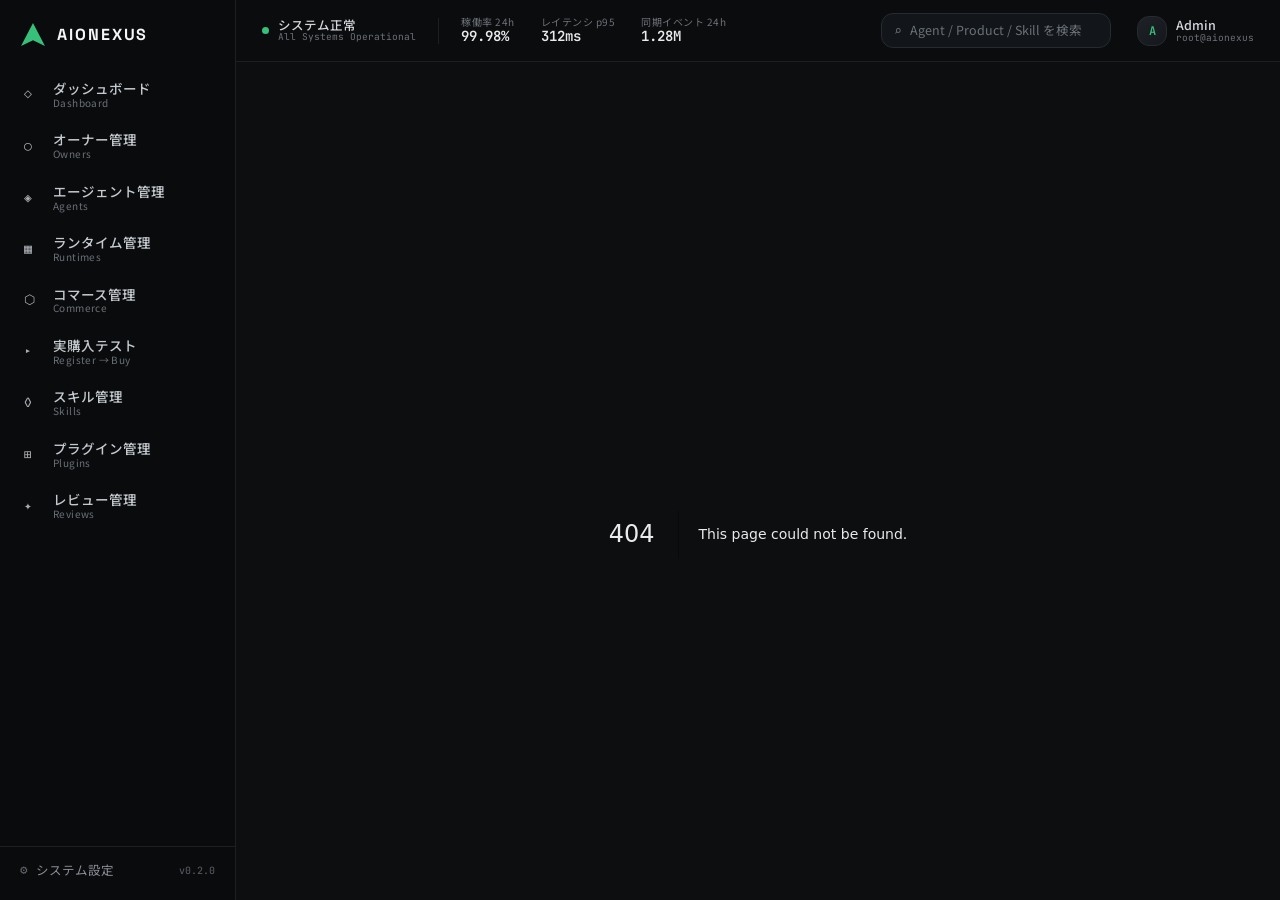
==== 404/index.html @ ffcac037 "Deploy AIONEXUS A1X test console" ====
<!DOCTYPE html><!--cA7_m7qHITQmIQYOvsWri--><html lang="ja"><head><meta charSet="utf-8"/><meta name="viewport" content="width=device-width, initial-scale=1"/><link rel="stylesheet" href="/_next/static/css/938c92980c5d590f.css" data-precedence="next"/><link rel="preload" as="script" fetchPriority="low" href="/_next/static/chunks/webpack-4772d34723bd25e0.js"/><script src="/_next/static/chunks/4bd1b696-c023c6e3521b1417.js" async=""></script><script src="/_next/static/chunks/255-98a0bdaa30757bda.js" async=""></script><script src="/_next/static/chunks/main-app-a599b91ebceae7a9.js" async=""></script><script src="/_next/static/chunks/app/layout-01cdb526b8f7b77e.js" async=""></script><meta name="robots" content="noindex"/><link rel="preconnect" href="https://fonts.googleapis.com"/><link rel="preconnect" href="https://fonts.gstatic.com" crossorigin="anonymous"/><title>404: This page could not be found.</title><title>AIONEXUS Console</title><meta name="description" content="AI Owner Network Nexus — Agent Commerce control plane"/><link href="https://fonts.googleapis.com/css2?family=Space+Grotesk:wght@400;500;600;700&amp;family=JetBrains+Mono:wght@400;500;600&amp;family=Noto+Sans+JP:wght@400;500;700&amp;display=swap" rel="stylesheet"/><script src="/_next/static/chunks/polyfills-42372ed130431b0a.js" noModule=""></script></head><body><div hidden=""><!--$--><!--/$--></div><div class="flex h-screen w-full overflow-hidden bg-base font-sans text-ink-200"><aside class="hidden w-[236px] flex-none flex-col border-r border-line-frame bg-sidebar py-[18px] lg:flex"><a class="flex items-center gap-[11px] px-5 pb-[22px] pt-1" href="/"><span class="relative h-[26px] w-[26px] flex-none"><span class="absolute inset-0 bg-accent" style="clip-path:polygon(50% 4%, 96% 92%, 50% 70%, 4% 92%)"></span></span><span class="font-display text-[16px] font-bold tracking-[0.12em] text-ink-50">AIONEXUS</span></a><nav class="flex flex-1 flex-col gap-[2px] px-3"><a class="relative flex items-center gap-[11px] rounded-lg px-3 py-[10px] text-left transition hover:bg-[#15181C] text-ink-400" href="/"><span class="w-[18px] flex-none font-mono text-[13px] opacity-85">◇</span><span class="flex flex-col leading-[1.25]"><span class="text-[13.5px] font-medium">ダッシュボード</span><span class="text-[10px] tracking-[0.04em] text-ink-700">Dashboard</span></span></a><a class="relative flex items-center gap-[11px] rounded-lg px-3 py-[10px] text-left transition hover:bg-[#15181C] text-ink-400" href="/owners"><span class="w-[18px] flex-none font-mono text-[13px] opacity-85">○</span><span class="flex flex-col leading-[1.25]"><span class="text-[13.5px] font-medium">オーナー管理</span><span class="text-[10px] tracking-[0.04em] text-ink-700">Owners</span></span></a><a class="relative flex items-center gap-[11px] rounded-lg px-3 py-[10px] text-left transition hover:bg-[#15181C] text-ink-400" href="/agents"><span class="w-[18px] flex-none font-mono text-[13px] opacity-85">◈</span><span class="flex flex-col leading-[1.25]"><span class="text-[13.5px] font-medium">エージェント管理</span><span class="text-[10px] tracking-[0.04em] text-ink-700">Agents</span></span></a><a class="relative flex items-center gap-[11px] rounded-lg px-3 py-[10px] text-left transition hover:bg-[#15181C] text-ink-400" href="/runtimes"><span class="w-[18px] flex-none font-mono text-[13px] opacity-85">▦</span><span class="flex flex-col leading-[1.25]"><span class="text-[13.5px] font-medium">ランタイム管理</span><span class="text-[10px] tracking-[0.04em] text-ink-700">Runtimes</span></span></a><a class="relative flex items-center gap-[11px] rounded-lg px-3 py-[10px] text-left transition hover:bg-[#15181C] text-ink-400" href="/commerce"><span class="w-[18px] flex-none font-mono text-[13px] opacity-85">⬡</span><span class="flex flex-col leading-[1.25]"><span class="text-[13.5px] font-medium">コマース管理</span><span class="text-[10px] tracking-[0.04em] text-ink-700">Commerce</span></span></a><a class="relative flex items-center gap-[11px] rounded-lg px-3 py-[10px] text-left transition hover:bg-[#15181C] text-ink-400" href="/test"><span class="w-[18px] flex-none font-mono text-[13px] opacity-85">▸</span><span class="flex flex-col leading-[1.25]"><span class="text-[13.5px] font-medium">実購入テスト</span><span class="text-[10px] tracking-[0.04em] text-ink-700">Register → Buy</span></span></a><a class="relative flex items-center gap-[11px] rounded-lg px-3 py-[10px] text-left transition hover:bg-[#15181C] text-ink-400" href="/skills"><span class="w-[18px] flex-none font-mono text-[13px] opacity-85">◊</span><span class="flex flex-col leading-[1.25]"><span class="text-[13.5px] font-medium">スキル管理</span><span class="text-[10px] tracking-[0.04em] text-ink-700">Skills</span></span></a><a class="relative flex items-center gap-[11px] rounded-lg px-3 py-[10px] text-left transition hover:bg-[#15181C] text-ink-400" href="/plugins"><span class="w-[18px] flex-none font-mono text-[13px] opacity-85">⊞</span><span class="flex flex-col leading-[1.25]"><span class="text-[13.5px] font-medium">プラグイン管理</span><span class="text-[10px] tracking-[0.04em] text-ink-700">Plugins</span></span></a><a class="relative flex items-center gap-[11px] rounded-lg px-3 py-[10px] text-left transition hover:bg-[#15181C] text-ink-400" href="/reviews"><span class="w-[18px] flex-none font-mono text-[13px] opacity-85">✦</span><span class="flex flex-col leading-[1.25]"><span class="text-[13.5px] font-medium">レビュー管理</span><span class="text-[10px] tracking-[0.04em] text-ink-700">Reviews</span></span></a></nav><div class="mt-2 flex items-center justify-between border-t border-line-frame px-5 pb-[2px] pt-[14px]"><div class="flex items-center gap-2 text-[12.5px] text-ink-600"><span class="font-mono opacity-70">⚙</span> システム設定</div><span class="font-mono text-[10px] text-ink-800">v0.2.0</span></div></aside><main class="flex min-w-0 flex-1 flex-col"><header class="flex h-[62px] flex-none items-center gap-[22px] border-b border-line-frame bg-topbar px-[26px]"><div class="flex items-center gap-[9px]"><span class="aio-pulse" style="width:7px;height:7px;border-radius:50%;background:#36C07A"></span><div class="leading-[1.15]"><div class="text-[12.5px] font-medium text-ink-300">システム正常</div><div class="font-mono text-[9.5px] text-ink-700">All Systems Operational</div></div></div><div class="h-[26px] w-px bg-line-frame"></div><div class="hidden gap-[26px] md:flex"><div class="leading-[1.2]"><div class="text-[10px] tracking-[0.05em] text-ink-700">稼働率 24h</div><div class="font-mono text-[14px] font-semibold text-ink-200">99.98%</div></div><div class="leading-[1.2]"><div class="text-[10px] tracking-[0.05em] text-ink-700">レイテンシ p95</div><div class="font-mono text-[14px] font-semibold text-ink-200">312ms</div></div><div class="leading-[1.2]"><div class="text-[10px] tracking-[0.05em] text-ink-700">同期イベント 24h</div><div class="font-mono text-[14px] font-semibold text-ink-200">1.28M</div></div></div><div class="flex-1"></div><div class="hidden w-[230px] items-center gap-2 rounded-lg border border-line-strong bg-panel-raised px-3 py-[7px] text-ink-700 md:flex"><span class="font-mono text-[13px]">⌕</span><span class="text-[12.5px]">Agent / Product / Skill を検索</span></div><div class="flex items-center gap-[9px] pl-1"><div class="grid h-[30px] w-[30px] place-items-center rounded-lg border border-line-strong bg-gradient-to-br from-[#1E2228] to-[#14171B] font-mono text-[12px] font-semibold text-accent">A</div><div class="leading-[1.2]"><div class="text-[12.5px] font-medium text-ink-300">Admin</div><div class="font-mono text-[9.5px] text-ink-700">root@aionexus</div></div></div></header><div class="flex-1 overflow-y-auto px-[26px] pb-[60px] pt-[22px]"><div style="font-family:system-ui,&quot;Segoe UI&quot;,Roboto,Helvetica,Arial,sans-serif,&quot;Apple Color Emoji&quot;,&quot;Segoe UI Emoji&quot;;height:100vh;text-align:center;display:flex;flex-direction:column;align-items:center;justify-content:center"><div><style>body{color:#000;background:#fff;margin:0}.next-error-h1{border-right:1px solid rgba(0,0,0,.3)}@media (prefers-color-scheme:dark){body{color:#fff;background:#000}.next-error-h1{border-right:1px solid rgba(255,255,255,.3)}}</style><h1 class="next-error-h1" style="display:inline-block;margin:0 20px 0 0;padding:0 23px 0 0;font-size:24px;font-weight:500;vertical-align:top;line-height:49px">404</h1><div style="display:inline-block"><h2 style="font-size:14px;font-weight:400;line-height:49px;margin:0">This page could not be found.</h2></div></div></div><!--$--><!--/$--></div></main></div><script src="/_next/static/chunks/webpack-4772d34723bd25e0.js" id="_R_" async=""></script><script>(self.__next_f=self.__next_f||[]).push([0])</script><script>self.__next_f.push([1,"1:\"$Sreact.fragment\"\n2:I[5922,[\"177\",\"static/chunks/app/layout-01cdb526b8f7b77e.js\"],\"AppShell\"]\n3:I[9766,[],\"\"]\n4:I[8924,[],\"\"]\n5:I[4431,[],\"OutletBoundary\"]\n7:I[5278,[],\"AsyncMetadataOutlet\"]\n9:I[4431,[],\"ViewportBoundary\"]\nb:I[4431,[],\"MetadataBoundary\"]\nc:\"$Sreact.suspense\"\ne:I[7150,[],\"\"]\n:HL[\"/_next/static/css/938c92980c5d590f.css\",\"style\"]\n"])</script><script>self.__next_f.push([1,"0:{\"P\":null,\"b\":\"cA7_m7qHITQmIQYOvsWri\",\"p\":\"\",\"c\":[\"\",\"_not-found\"],\"i\":false,\"f\":[[[\"\",{\"children\":[\"/_not-found\",{\"children\":[\"__PAGE__\",{}]}]},\"$undefined\",\"$undefined\",true],[\"\",[\"$\",\"$1\",\"c\",{\"children\":[[[\"$\",\"link\",\"0\",{\"rel\":\"stylesheet\",\"href\":\"/_next/static/css/938c92980c5d590f.css\",\"precedence\":\"next\",\"crossOrigin\":\"$undefined\",\"nonce\":\"$undefined\"}]],[\"$\",\"html\",null,{\"lang\":\"ja\",\"children\":[[\"$\",\"head\",null,{\"children\":[[\"$\",\"link\",null,{\"rel\":\"preconnect\",\"href\":\"https://fonts.googleapis.com\"}],[\"$\",\"link\",null,{\"rel\":\"preconnect\",\"href\":\"https://fonts.gstatic.com\",\"crossOrigin\":\"anonymous\"}],[\"$\",\"link\",null,{\"href\":\"https://fonts.googleapis.com/css2?family=Space+Grotesk:wght@400;500;600;700\u0026family=JetBrains+Mono:wght@400;500;600\u0026family=Noto+Sans+JP:wght@400;500;700\u0026display=swap\",\"rel\":\"stylesheet\"}]]}],[\"$\",\"body\",null,{\"children\":[\"$\",\"$L2\",null,{\"children\":[\"$\",\"$L3\",null,{\"parallelRouterKey\":\"children\",\"error\":\"$undefined\",\"errorStyles\":\"$undefined\",\"errorScripts\":\"$undefined\",\"template\":[\"$\",\"$L4\",null,{}],\"templateStyles\":\"$undefined\",\"templateScripts\":\"$undefined\",\"notFound\":\"$undefined\",\"forbidden\":\"$undefined\",\"unauthorized\":\"$undefined\"}]}]}]]}]]}],{\"children\":[\"/_not-found\",[\"$\",\"$1\",\"c\",{\"children\":[null,[\"$\",\"$L3\",null,{\"parallelRouterKey\":\"children\",\"error\":\"$undefined\",\"errorStyles\":\"$undefined\",\"errorScripts\":\"$undefined\",\"template\":[\"$\",\"$L4\",null,{}],\"templateStyles\":\"$undefined\",\"templateScripts\":\"$undefined\",\"notFound\":\"$undefined\",\"forbidden\":\"$undefined\",\"unauthorized\":\"$undefined\"}]]}],{\"children\":[\"__PAGE__\",[\"$\",\"$1\",\"c\",{\"children\":[[[\"$\",\"title\",null,{\"children\":\"404: This page could not be found.\"}],[\"$\",\"div\",null,{\"style\":{\"fontFamily\":\"system-ui,\\\"Segoe UI\\\",Roboto,Helvetica,Arial,sans-serif,\\\"Apple Color Emoji\\\",\\\"Segoe UI Emoji\\\"\",\"height\":\"100vh\",\"textAlign\":\"center\",\"display\":\"flex\",\"flexDirection\":\"column\",\"alignItems\":\"center\",\"justifyContent\":\"center\"},\"children\":[\"$\",\"div\",null,{\"children\":[[\"$\",\"style\",null,{\"dangerouslySetInnerHTML\":{\"__html\":\"body{color:#000;background:#fff;margin:0}.next-error-h1{border-right:1px solid rgba(0,0,0,.3)}@media (prefers-color-scheme:dark){body{color:#fff;background:#000}.next-error-h1{border-right:1px solid rgba(255,255,255,.3)}}\"}}],[\"$\",\"h1\",null,{\"className\":\"next-error-h1\",\"style\":{\"display\":\"inline-block\",\"margin\":\"0 20px 0 0\",\"padding\":\"0 23px 0 0\",\"fontSize\":24,\"fontWeight\":500,\"verticalAlign\":\"top\",\"lineHeight\":\"49px\"},\"children\":404}],[\"$\",\"div\",null,{\"style\":{\"display\":\"inline-block\"},\"children\":[\"$\",\"h2\",null,{\"style\":{\"fontSize\":14,\"fontWeight\":400,\"lineHeight\":\"49px\",\"margin\":0},\"children\":\"This page could not be found.\"}]}]]}]}]],null,[\"$\",\"$L5\",null,{\"children\":[\"$L6\",[\"$\",\"$L7\",null,{\"promise\":\"$@8\"}]]}]]}],{},null,false]},null,false]},null,false],[\"$\",\"$1\",\"h\",{\"children\":[[\"$\",\"meta\",null,{\"name\":\"robots\",\"content\":\"noindex\"}],[[\"$\",\"$L9\",null,{\"children\":\"$La\"}],null],[\"$\",\"$Lb\",null,{\"children\":[\"$\",\"div\",null,{\"hidden\":true,\"children\":[\"$\",\"$c\",null,{\"fallback\":null,\"children\":\"$Ld\"}]}]}]]}],false]],\"m\":\"$undefined\",\"G\":[\"$e\",[]],\"s\":false,\"S\":true}\n"])</script><script>self.__next_f.push([1,"a:[[\"$\",\"meta\",\"0\",{\"charSet\":\"utf-8\"}],[\"$\",\"meta\",\"1\",{\"name\":\"viewport\",\"content\":\"width=device-width, initial-scale=1\"}]]\n6:null\n"])</script><script>self.__next_f.push([1,"8:{\"metadata\":[[\"$\",\"title\",\"0\",{\"children\":\"AIONEXUS Console\"}],[\"$\",\"meta\",\"1\",{\"name\":\"description\",\"content\":\"AI Owner Network Nexus — Agent Commerce control plane\"}]],\"error\":null,\"digest\":\"$undefined\"}\n"])</script><script>self.__next_f.push([1,"d:\"$8:metadata\"\n"])</script></body></html>
---- _next/static/css/938c92980c5d590f.css ----
*,:after,:before{--tw-border-spacing-x:0;--tw-border-spacing-y:0;--tw-translate-x:0;--tw-translate-y:0;--tw-rotate:0;--tw-skew-x:0;--tw-skew-y:0;--tw-scale-x:1;--tw-scale-y:1;--tw-pan-x: ;--tw-pan-y: ;--tw-pinch-zoom: ;--tw-scroll-snap-strictness:proximity;--tw-gradient-from-position: ;--tw-gradient-via-position: ;--tw-gradient-to-position: ;--tw-ordinal: ;--tw-slashed-zero: ;--tw-numeric-figure: ;--tw-numeric-spacing: ;--tw-numeric-fraction: ;--tw-ring-inset: ;--tw-ring-offset-width:0px;--tw-ring-offset-color:#fff;--tw-ring-color:rgb(59 130 246/0.5);--tw-ring-offset-shadow:0 0 #0000;--tw-ring-shadow:0 0 #0000;--tw-shadow:0 0 #0000;--tw-shadow-colored:0 0 #0000;--tw-blur: ;--tw-brightness: ;--tw-contrast: ;--tw-grayscale: ;--tw-hue-rotate: ;--tw-invert: ;--tw-saturate: ;--tw-sepia: ;--tw-drop-shadow: ;--tw-backdrop-blur: ;--tw-backdrop-brightness: ;--tw-backdrop-contrast: ;--tw-backdrop-grayscale: ;--tw-backdrop-hue-rotate: ;--tw-backdrop-invert: ;--tw-backdrop-opacity: ;--tw-backdrop-saturate: ;--tw-backdrop-sepia: ;--tw-contain-size: ;--tw-contain-layout: ;--tw-contain-paint: ;--tw-contain-style: }::backdrop{--tw-border-spacing-x:0;--tw-border-spacing-y:0;--tw-translate-x:0;--tw-translate-y:0;--tw-rotate:0;--tw-skew-x:0;--tw-skew-y:0;--tw-scale-x:1;--tw-scale-y:1;--tw-pan-x: ;--tw-pan-y: ;--tw-pinch-zoom: ;--tw-scroll-snap-strictness:proximity;--tw-gradient-from-position: ;--tw-gradient-via-position: ;--tw-gradient-to-position: ;--tw-ordinal: ;--tw-slashed-zero: ;--tw-numeric-figure: ;--tw-numeric-spacing: ;--tw-numeric-fraction: ;--tw-ring-inset: ;--tw-ring-offset-width:0px;--tw-ring-offset-color:#fff;--tw-ring-color:rgb(59 130 246/0.5);--tw-ring-offset-shadow:0 0 #0000;--tw-ring-shadow:0 0 #0000;--tw-shadow:0 0 #0000;--tw-shadow-colored:0 0 #0000;--tw-blur: ;--tw-brightness: ;--tw-contrast: ;--tw-grayscale: ;--tw-hue-rotate: ;--tw-invert: ;--tw-saturate: ;--tw-sepia: ;--tw-drop-shadow: ;--tw-backdrop-blur: ;--tw-backdrop-brightness: ;--tw-backdrop-contrast: ;--tw-backdrop-grayscale: ;--tw-backdrop-hue-rotate: ;--tw-backdrop-invert: ;--tw-backdrop-opacity: ;--tw-backdrop-saturate: ;--tw-backdrop-sepia: ;--tw-contain-size: ;--tw-contain-layout: ;--tw-contain-paint: ;--tw-contain-style: }/*
! tailwindcss v3.4.19 | MIT License | https://tailwindcss.com
*/*,:after,:before{box-sizing:border-box;border:0 solid #e5e7eb}:after,:before{--tw-content:""}:host,html{line-height:1.5;-webkit-text-size-adjust:100%;-moz-tab-size:4;-o-tab-size:4;tab-size:4;font-family:var(--font-jp),Noto Sans JP,ui-sans-serif,system-ui,sans-serif;font-feature-settings:normal;font-variation-settings:normal;-webkit-tap-highlight-color:transparent}body{margin:0;line-height:inherit}hr{height:0;color:inherit;border-top-width:1px}abbr:where([title]){-webkit-text-decoration:underline dotted;text-decoration:underline dotted}h1,h2,h3,h4,h5,h6{font-size:inherit;font-weight:inherit}a{text-decoration:inherit}b,strong{font-weight:bolder}code,kbd,pre,samp{font-family:var(--font-mono),JetBrains Mono,ui-monospace,monospace;font-feature-settings:normal;font-variation-settings:normal;font-size:1em}small{font-size:80%}sub,sup{font-size:75%;line-height:0;position:relative;vertical-align:baseline}sub{bottom:-.25em}sup{top:-.5em}table{text-indent:0;border-color:inherit;border-collapse:collapse}button,input,optgroup,select,textarea{font-family:inherit;font-feature-settings:inherit;font-variation-settings:inherit;font-size:100%;font-weight:inherit;line-height:inherit;letter-spacing:inherit;color:inherit;margin:0;padding:0}button,select{text-transform:none}button,input:where([type=button]),input:where([type=reset]),input:where([type=submit]){-webkit-appearance:button;background-color:transparent;background-image:none}:-moz-focusring{outline:auto}:-moz-ui-invalid{box-shadow:none}progress{vertical-align:baseline}::-webkit-inner-spin-button,::-webkit-outer-spin-button{height:auto}[type=search]{-webkit-appearance:textfield;outline-offset:-2px}::-webkit-search-decoration{-webkit-appearance:none}::-webkit-file-upload-button{-webkit-appearance:button;font:inherit}summary{display:list-item}blockquote,dd,dl,figure,h1,h2,h3,h4,h5,h6,hr,p,pre{margin:0}fieldset{margin:0}fieldset,legend{padding:0}menu,ol,ul{list-style:none;margin:0;padding:0}dialog{padding:0}textarea{resize:vertical}input::-moz-placeholder,textarea::-moz-placeholder{opacity:1;color:#9ca3af}input::placeholder,textarea::placeholder{opacity:1;color:#9ca3af}[role=button],button{cursor:pointer}:disabled{cursor:default}audio,canvas,embed,iframe,img,object,svg,video{display:block;vertical-align:middle}img,video{max-width:100%;height:auto}[hidden]:where(:not([hidden=until-found])){display:none}.static{position:static}.absolute{position:absolute}.relative{position:relative}.inset-0{inset:0}.bottom-\[9px\]{bottom:9px}.left-0{left:0}.top-\[9px\]{top:9px}.m-0{margin:0}.mx-1{margin-left:.25rem;margin-right:.25rem}.mx-\[60px\]{margin-left:60px;margin-right:60px}.my-\[14px\]{margin-top:14px;margin-bottom:14px}.mb-1{margin-bottom:.25rem}.mb-2{margin-bottom:.5rem}.mb-3{margin-bottom:.75rem}.mb-4{margin-bottom:1rem}.mb-\[12px\]{margin-bottom:12px}.mb-\[14px\]{margin-bottom:14px}.mb-\[16px\]{margin-bottom:16px}.mb-\[18px\]{margin-bottom:18px}.mb-\[22px\]{margin-bottom:22px}.mb-\[5px\]{margin-bottom:5px}.mb-\[6px\]{margin-bottom:6px}.mb-\[7px\]{margin-bottom:7px}.mb-\[9px\]{margin-bottom:9px}.ml-2{margin-left:.5rem}.ml-auto{margin-left:auto}.mt-1{margin-top:.25rem}.mt-2{margin-top:.5rem}.mt-3{margin-top:.75rem}.mt-\[13px\]{margin-top:13px}.mt-\[14px\]{margin-top:14px}.mt-\[3px\]{margin-top:3px}.mt-\[5px\]{margin-top:5px}.mt-\[7px\]{margin-top:7px}.line-clamp-1{overflow:hidden;display:-webkit-box;-webkit-box-orient:vertical;-webkit-line-clamp:1}.inline-block{display:inline-block}.flex{display:flex}.grid{display:grid}.hidden{display:none}.h-10{height:2.5rem}.h-8{height:2rem}.h-\[26px\]{height:26px}.h-\[2px\]{height:2px}.h-\[30px\]{height:30px}.h-\[34px\]{height:34px}.h-\[38px\]{height:38px}.h-\[42px\]{height:42px}.h-\[46px\]{height:46px}.h-\[5px\]{height:5px}.h-\[62px\]{height:62px}.h-full{height:100%}.h-px{height:1px}.h-screen{height:100vh}.w-10{width:2.5rem}.w-4{width:1rem}.w-8{width:2rem}.w-\[120px\]{width:120px}.w-\[128px\]{width:128px}.w-\[18px\]{width:18px}.w-\[230px\]{width:230px}.w-\[236px\]{width:236px}.w-\[26px\]{width:26px}.w-\[30px\]{width:30px}.w-\[34px\]{width:34px}.w-\[38px\]{width:38px}.w-\[3px\]{width:3px}.w-\[42px\]{width:42px}.w-\[46px\]{width:46px}.w-\[62px\]{width:62px}.w-\[82px\]{width:82px}.w-full{width:100%}.w-px{width:1px}.min-w-0{min-width:0}.flex-1{flex:1 1 0%}.flex-none{flex:none}.transform{transform:translate(var(--tw-translate-x),var(--tw-translate-y)) rotate(var(--tw-rotate)) skewX(var(--tw-skew-x)) skewY(var(--tw-skew-y)) scaleX(var(--tw-scale-x)) scaleY(var(--tw-scale-y))}.grid-cols-1{grid-template-columns:repeat(1,minmax(0,1fr))}.grid-cols-2{grid-template-columns:repeat(2,minmax(0,1fr))}.grid-cols-\[120px_80px_1fr\]{grid-template-columns:120px 80px 1fr}.flex-col{flex-direction:column}.flex-wrap{flex-wrap:wrap}.place-items-center{place-items:center}.items-start{align-items:flex-start}.items-end{align-items:flex-end}.items-center{align-items:center}.items-baseline{align-items:baseline}.justify-center{justify-content:center}.justify-between{justify-content:space-between}.gap-1{gap:.25rem}.gap-2{gap:.5rem}.gap-3{gap:.75rem}.gap-4{gap:1rem}.gap-6{gap:1.5rem}.gap-\[10px\]{gap:10px}.gap-\[11px\]{gap:11px}.gap-\[13px\]{gap:13px}.gap-\[14px\]{gap:14px}.gap-\[22px\]{gap:22px}.gap-\[26px\]{gap:26px}.gap-\[2px\]{gap:2px}.gap-\[6px\]{gap:6px}.gap-\[7px\]{gap:7px}.gap-\[9px\]{gap:9px}.self-start{align-self:flex-start}.justify-self-start{justify-self:start}.overflow-hidden{overflow:hidden}.overflow-y-auto{overflow-y:auto}.truncate{overflow:hidden;text-overflow:ellipsis}.truncate,.whitespace-nowrap{white-space:nowrap}.whitespace-pre-wrap{white-space:pre-wrap}.break-words{overflow-wrap:break-word}.rounded-\[2px\]{border-radius:2px}.rounded-\[3px\]{border-radius:3px}.rounded-lg{border-radius:12px}.rounded-md{border-radius:10px}.rounded-xl{border-radius:14px}.border{border-width:1px}.border-b{border-bottom-width:1px}.border-r{border-right-width:1px}.border-t{border-top-width:1px}.border-\[\#1C3A28\]{--tw-border-opacity:1;border-color:rgb(28 58 40/var(--tw-border-opacity,1))}.border-\[\#2E343B\]{--tw-border-opacity:1;border-color:rgb(46 52 59/var(--tw-border-opacity,1))}.border-accent-line{--tw-border-opacity:1;border-color:rgb(35 74 51/var(--tw-border-opacity,1))}.border-line{--tw-border-opacity:1;border-color:rgb(30 35 41/var(--tw-border-opacity,1))}.border-line-faint{--tw-border-opacity:1;border-color:rgb(21 24 28/var(--tw-border-opacity,1))}.border-line-frame{--tw-border-opacity:1;border-color:rgb(28 32 37/var(--tw-border-opacity,1))}.border-line-soft{--tw-border-opacity:1;border-color:rgb(26 30 35/var(--tw-border-opacity,1))}.border-line-strong{--tw-border-opacity:1;border-color:rgb(38 43 49/var(--tw-border-opacity,1))}.bg-\[\#14181C\]{--tw-bg-opacity:1;background-color:rgb(20 24 28/var(--tw-bg-opacity,1))}.bg-\[\#1A1E23\]{--tw-bg-opacity:1;background-color:rgb(26 30 35/var(--tw-bg-opacity,1))}.bg-accent{--tw-bg-opacity:1;background-color:rgb(54 192 122/var(--tw-bg-opacity,1))}.bg-accent-wash{--tw-bg-opacity:1;background-color:rgb(14 26 19/var(--tw-bg-opacity,1))}.bg-base{--tw-bg-opacity:1;background-color:rgb(13 14 16/var(--tw-bg-opacity,1))}.bg-line-frame{--tw-bg-opacity:1;background-color:rgb(28 32 37/var(--tw-bg-opacity,1))}.bg-panel{--tw-bg-opacity:1;background-color:rgb(16 19 23/var(--tw-bg-opacity,1))}.bg-panel-raised{--tw-bg-opacity:1;background-color:rgb(18 21 25/var(--tw-bg-opacity,1))}.bg-panel-sunken{--tw-bg-opacity:1;background-color:rgb(12 14 16/var(--tw-bg-opacity,1))}.bg-sidebar{--tw-bg-opacity:1;background-color:rgb(10 11 13/var(--tw-bg-opacity,1))}.bg-topbar{--tw-bg-opacity:1;background-color:rgb(11 12 14/var(--tw-bg-opacity,1))}.bg-\[linear-gradient\(90deg\2c transparent\2c \#23292F_12\%\2c \#23292F_88\%\2c transparent\)\]{background-image:linear-gradient(90deg,transparent,#23292F 12%,#23292F 88%,transparent)}.bg-gradient-to-br{background-image:linear-gradient(to bottom right,var(--tw-gradient-stops))}.bg-gradient-to-r{background-image:linear-gradient(to right,var(--tw-gradient-stops))}.from-\[\#161A1F\]{--tw-gradient-from:#161A1F var(--tw-gradient-from-position);--tw-gradient-to:rgb(22 26 31/0) var(--tw-gradient-to-position);--tw-gradient-stops:var(--tw-gradient-from),var(--tw-gradient-to)}.from-\[\#1E2228\]{--tw-gradient-from:#1E2228 var(--tw-gradient-from-position);--tw-gradient-to:rgb(30 34 40/0) var(--tw-gradient-to-position);--tw-gradient-stops:var(--tw-gradient-from),var(--tw-gradient-to)}.from-\[\#2A3036\]{--tw-gradient-from:#2A3036 var(--tw-gradient-from-position);--tw-gradient-to:rgb(42 48 54/0) var(--tw-gradient-to-position);--tw-gradient-stops:var(--tw-gradient-from),var(--tw-gradient-to)}.to-\[\#0E1114\]{--tw-gradient-to:#0E1114 var(--tw-gradient-to-position)}.to-\[\#14171B\]{--tw-gradient-to:#14171B var(--tw-gradient-to-position)}.to-transparent{--tw-gradient-to:transparent var(--tw-gradient-to-position)}.p-3{padding:.75rem}.p-4{padding:1rem}.p-5{padding:1.25rem}.p-\[13px\]{padding:13px}.p-\[15px\]{padding:15px}.p-\[17px\]{padding:17px}.p-\[18px\]{padding:18px}.px-1{padding-left:.25rem;padding-right:.25rem}.px-2{padding-left:.5rem;padding-right:.5rem}.px-3{padding-left:.75rem;padding-right:.75rem}.px-5{padding-left:1.25rem;padding-right:1.25rem}.px-\[10px\]{padding-left:10px;padding-right:10px}.px-\[13px\]{padding-left:13px;padding-right:13px}.px-\[15px\]{padding-left:15px;padding-right:15px}.px-\[26px\]{padding-left:26px;padding-right:26px}.px-\[2px\]{padding-left:2px;padding-right:2px}.px-\[6px\]{padding-left:6px;padding-right:6px}.py-2{padding-top:.5rem;padding-bottom:.5rem}.py-3{padding-top:.75rem;padding-bottom:.75rem}.py-\[10px\]{padding-top:10px;padding-bottom:10px}.py-\[11px\]{padding-top:11px;padding-bottom:11px}.py-\[13px\]{padding-top:13px;padding-bottom:13px}.py-\[18px\]{padding-top:18px;padding-bottom:18px}.py-\[6px\]{padding-top:6px;padding-bottom:6px}.py-\[7px\]{padding-top:7px;padding-bottom:7px}.py-\[9px\]{padding-top:9px;padding-bottom:9px}.pb-2{padding-bottom:.5rem}.pb-\[10px\]{padding-bottom:10px}.pb-\[22px\]{padding-bottom:22px}.pb-\[2px\]{padding-bottom:2px}.pb-\[60px\]{padding-bottom:60px}.pb-\[7px\]{padding-bottom:7px}.pb-\[9px\]{padding-bottom:9px}.pl-1{padding-left:.25rem}.pt-1{padding-top:.25rem}.pt-\[11px\]{padding-top:11px}.pt-\[13px\]{padding-top:13px}.pt-\[14px\]{padding-top:14px}.pt-\[22px\]{padding-top:22px}.text-left{text-align:left}.text-center{text-align:center}.text-right{text-align:right}.font-display{font-family:var(--font-display),Space Grotesk,sans-serif}.font-mono{font-family:var(--font-mono),JetBrains Mono,ui-monospace,monospace}.font-sans{font-family:var(--font-jp),Noto Sans JP,ui-sans-serif,system-ui,sans-serif}.text-\[10\.5px\]{font-size:10.5px}.text-\[10px\]{font-size:10px}.text-\[11\.5px\]{font-size:11.5px}.text-\[11px\]{font-size:11px}.text-\[12\.5px\]{font-size:12.5px}.text-\[12px\]{font-size:12px}.text-\[13\.5px\]{font-size:13.5px}.text-\[13px\]{font-size:13px}.text-\[14\.5px\]{font-size:14.5px}.text-\[14px\]{font-size:14px}.text-\[15px\]{font-size:15px}.text-\[16px\]{font-size:16px}.text-\[17px\]{font-size:17px}.text-\[18px\]{font-size:18px}.text-\[19px\]{font-size:19px}.text-\[20px\]{font-size:20px}.text-\[23px\]{font-size:23px}.text-\[24px\]{font-size:24px}.text-\[9\.5px\]{font-size:9.5px}.text-\[9px\]{font-size:9px}.font-bold{font-weight:700}.font-medium{font-weight:500}.font-normal{font-weight:400}.font-semibold{font-weight:600}.leading-\[1\.15\]{line-height:1.15}.leading-\[1\.25\]{line-height:1.25}.leading-\[1\.2\]{line-height:1.2}.leading-\[1\.45\]{line-height:1.45}.leading-\[1\.4\]{line-height:1.4}.leading-\[1\.55\]{line-height:1.55}.leading-\[1\.5\]{line-height:1.5}.leading-\[1\.6\]{line-height:1.6}.leading-\[1\.7\]{line-height:1.7}.leading-none{line-height:1}.tracking-\[0\.01em\]{letter-spacing:.01em}.tracking-\[0\.04em\]{letter-spacing:.04em}.tracking-\[0\.05em\]{letter-spacing:.05em}.tracking-\[0\.06em\]{letter-spacing:.06em}.tracking-\[0\.12em\]{letter-spacing:.12em}.tracking-\[0\.1em\]{letter-spacing:.1em}.text-\[\#5A6068\]{--tw-text-opacity:1;color:rgb(90 96 104/var(--tw-text-opacity,1))}.text-\[\#7E848B\]{--tw-text-opacity:1;color:rgb(126 132 139/var(--tw-text-opacity,1))}.text-\[\#B4BAC0\]{--tw-text-opacity:1;color:rgb(180 186 192/var(--tw-text-opacity,1))}.text-accent{--tw-text-opacity:1;color:rgb(54 192 122/var(--tw-text-opacity,1))}.text-accent-ink{--tw-text-opacity:1;color:rgb(6 20 12/var(--tw-text-opacity,1))}.text-danger{--tw-text-opacity:1;color:rgb(224 96 60/var(--tw-text-opacity,1))}.text-ink-100{--tw-text-opacity:1;color:rgb(242 244 245/var(--tw-text-opacity,1))}.text-ink-200{--tw-text-opacity:1;color:rgb(232 234 236/var(--tw-text-opacity,1))}.text-ink-300{--tw-text-opacity:1;color:rgb(210 214 218/var(--tw-text-opacity,1))}.text-ink-400{--tw-text-opacity:1;color:rgb(196 201 206/var(--tw-text-opacity,1))}.text-ink-50{--tw-text-opacity:1;color:rgb(244 246 247/var(--tw-text-opacity,1))}.text-ink-500{--tw-text-opacity:1;color:rgb(166 172 178/var(--tw-text-opacity,1))}.text-ink-600{--tw-text-opacity:1;color:rgb(138 144 151/var(--tw-text-opacity,1))}.text-ink-700{--tw-text-opacity:1;color:rgb(107 113 120/var(--tw-text-opacity,1))}.text-ink-800{--tw-text-opacity:1;color:rgb(88 96 104/var(--tw-text-opacity,1))}.text-warn{--tw-text-opacity:1;color:rgb(224 162 60/var(--tw-text-opacity,1))}.opacity-50{opacity:.5}.opacity-60{opacity:.6}.opacity-70{opacity:.7}.opacity-85{opacity:.85}.outline-none{outline:2px solid transparent;outline-offset:2px}.ring{--tw-ring-offset-shadow:var(--tw-ring-inset) 0 0 0 var(--tw-ring-offset-width) var(--tw-ring-offset-color);--tw-ring-shadow:var(--tw-ring-inset) 0 0 0 calc(3px + var(--tw-ring-offset-width)) var(--tw-ring-color);box-shadow:var(--tw-ring-offset-shadow),var(--tw-ring-shadow),var(--tw-shadow,0 0 #0000)}.filter{filter:var(--tw-blur) var(--tw-brightness) var(--tw-contrast) var(--tw-grayscale) var(--tw-hue-rotate) var(--tw-invert) var(--tw-saturate) var(--tw-sepia) var(--tw-drop-shadow)}.transition{transition-property:color,background-color,border-color,text-decoration-color,fill,stroke,opacity,box-shadow,transform,filter,backdrop-filter;transition-timing-function:cubic-bezier(.4,0,.2,1);transition-duration:.15s}:root{color-scheme:dark;--ac:#36c07a;--font-display:"Space Grotesk",sans-serif;--font-mono:"JetBrains Mono",ui-monospace,monospace;--font-jp:"Noto Sans JP",sans-serif;background:#0d0e10;color:#e8eaec}*{box-sizing:border-box}body,html{margin:0;padding:0}body{min-height:100vh;background:#0d0e10;color:#e8eaec;font-family:var(--font-jp),"Noto Sans JP",var(--font-display),"Space Grotesk",ui-sans-serif,system-ui,sans-serif;-webkit-font-smoothing:antialiased}a{color:inherit;text-decoration:none}button,input,select{font:inherit}::-webkit-scrollbar{width:9px;height:9px}::-webkit-scrollbar-thumb{background:#2a2f35;border-radius:6px}::-webkit-scrollbar-track{background:transparent}@keyframes aioBus{0%{left:-6%;opacity:0}10%{opacity:1}90%{opacity:1}to{left:106%;opacity:0}}@keyframes aioPulse{0%,to{box-shadow:0 0 0 0 var(--ac,#36c07a);opacity:1}50%{box-shadow:0 0 0 5px rgba(54,192,122,0);opacity:.7}}.aio-pulse{animation:aioPulse 2.2s infinite}.aio-bus{animation:aioBus 3.4s linear infinite}.last\:border-0:last-child{border-width:0}.hover\:border-\[\#2E343B\]:hover{--tw-border-opacity:1;border-color:rgb(46 52 59/var(--tw-border-opacity,1))}.hover\:border-accent:hover{--tw-border-opacity:1;border-color:rgb(54 192 122/var(--tw-border-opacity,1))}.hover\:bg-\[\#14181C\]:hover{--tw-bg-opacity:1;background-color:rgb(20 24 28/var(--tw-bg-opacity,1))}.hover\:bg-\[\#15181C\]:hover{--tw-bg-opacity:1;background-color:rgb(21 24 28/var(--tw-bg-opacity,1))}.focus\:border-accent:focus{--tw-border-opacity:1;border-color:rgb(54 192 122/var(--tw-border-opacity,1))}.disabled\:opacity-60:disabled{opacity:.6}@media (min-width:768px){.md\:flex{display:flex}.md\:grid-cols-2{grid-template-columns:repeat(2,minmax(0,1fr))}.md\:grid-cols-3{grid-template-columns:repeat(3,minmax(0,1fr))}.md\:grid-cols-4{grid-template-columns:repeat(4,minmax(0,1fr))}}@media (min-width:1024px){.lg\:flex{display:flex}}@media (min-width:1280px){.xl\:grid-cols-2{grid-template-columns:repeat(2,minmax(0,1fr))}.xl\:grid-cols-3{grid-template-columns:repeat(3,minmax(0,1fr))}.xl\:grid-cols-6{grid-template-columns:repeat(6,minmax(0,1fr))}.xl\:grid-cols-\[1\.4fr_1fr\]{grid-template-columns:1.4fr 1fr}.xl\:grid-cols-\[1fr_360px\]{grid-template-columns:1fr 360px}.xl\:grid-cols-\[300px_1fr\]{grid-template-columns:300px 1fr}}@media (min-width:1536px){.\32xl\:grid-cols-\[1fr_420px\]{grid-template-columns:1fr 420px}}
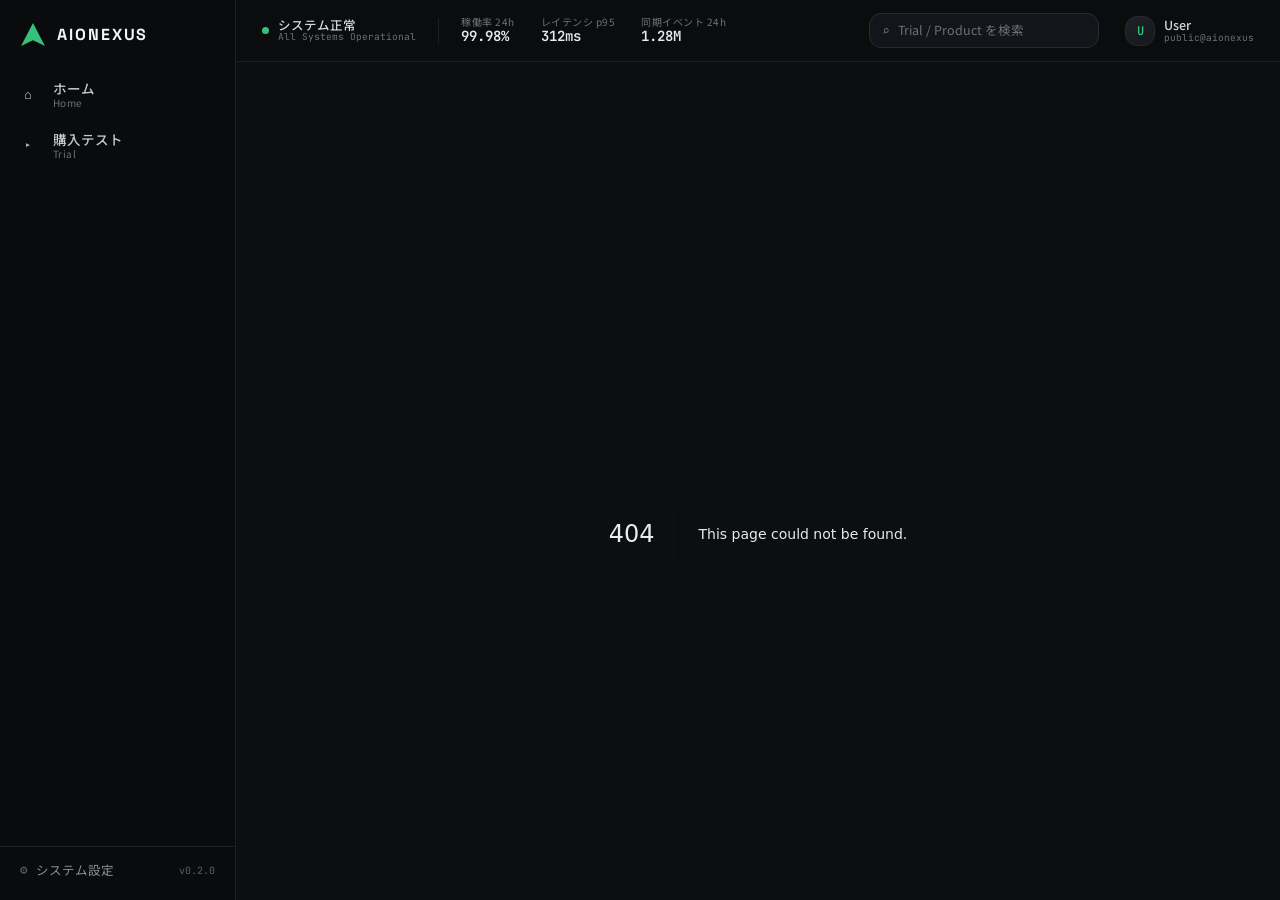
==== commit ecb202f5: "Hide admin UI on public domain" ====
--- a/404/index.html
+++ b/404/index.html
@@ -1 +1 @@
-<!DOCTYPE html><!--cA7_m7qHITQmIQYOvsWri--><html lang="ja"><head><meta charSet="utf-8"/><meta name="viewport" content="width=device-width, initial-scale=1"/><link rel="stylesheet" href="/_next/static/css/938c92980c5d590f.css" data-precedence="next"/><link rel="preload" as="script" fetchPriority="low" href="/_next/static/chunks/webpack-4772d34723bd25e0.js"/><script src="/_next/static/chunks/4bd1b696-c023c6e3521b1417.js" async=""></script><script src="/_next/static/chunks/255-98a0bdaa30757bda.js" async=""></script><script src="/_next/static/chunks/main-app-a599b91ebceae7a9.js" async=""></script><script src="/_next/static/chunks/app/layout-01cdb526b8f7b77e.js" async=""></script><meta name="robots" content="noindex"/><link rel="preconnect" href="https://fonts.googleapis.com"/><link rel="preconnect" href="https://fonts.gstatic.com" crossorigin="anonymous"/><title>404: This page could not be found.</title><title>AIONEXUS Console</title><meta name="description" content="AI Owner Network Nexus — Agent Commerce control plane"/><link href="https://fonts.googleapis.com/css2?family=Space+Grotesk:wght@400;500;600;700&amp;family=JetBrains+Mono:wght@400;500;600&amp;family=Noto+Sans+JP:wght@400;500;700&amp;display=swap" rel="stylesheet"/><script src="/_next/static/chunks/polyfills-42372ed130431b0a.js" noModule=""></script></head><body><div hidden=""><!--$--><!--/$--></div><div class="flex h-screen w-full overflow-hidden bg-base font-sans text-ink-200"><aside class="hidden w-[236px] flex-none flex-col border-r border-line-frame bg-sidebar py-[18px] lg:flex"><a class="flex items-center gap-[11px] px-5 pb-[22px] pt-1" href="/"><span class="relative h-[26px] w-[26px] flex-none"><span class="absolute inset-0 bg-accent" style="clip-path:polygon(50% 4%, 96% 92%, 50% 70%, 4% 92%)"></span></span><span class="font-display text-[16px] font-bold tracking-[0.12em] text-ink-50">AIONEXUS</span></a><nav class="flex flex-1 flex-col gap-[2px] px-3"><a class="relative flex items-center gap-[11px] rounded-lg px-3 py-[10px] text-left transition hover:bg-[#15181C] text-ink-400" href="/"><span class="w-[18px] flex-none font-mono text-[13px] opacity-85">◇</span><span class="flex flex-col leading-[1.25]"><span class="text-[13.5px] font-medium">ダッシュボード</span><span class="text-[10px] tracking-[0.04em] text-ink-700">Dashboard</span></span></a><a class="relative flex items-center gap-[11px] rounded-lg px-3 py-[10px] text-left transition hover:bg-[#15181C] text-ink-400" href="/owners"><span class="w-[18px] flex-none font-mono text-[13px] opacity-85">○</span><span class="flex flex-col leading-[1.25]"><span class="text-[13.5px] font-medium">オーナー管理</span><span class="text-[10px] tracking-[0.04em] text-ink-700">Owners</span></span></a><a class="relative flex items-center gap-[11px] rounded-lg px-3 py-[10px] text-left transition hover:bg-[#15181C] text-ink-400" href="/agents"><span class="w-[18px] flex-none font-mono text-[13px] opacity-85">◈</span><span class="flex flex-col leading-[1.25]"><span class="text-[13.5px] font-medium">エージェント管理</span><span class="text-[10px] tracking-[0.04em] text-ink-700">Agents</span></span></a><a class="relative flex items-center gap-[11px] rounded-lg px-3 py-[10px] text-left transition hover:bg-[#15181C] text-ink-400" href="/runtimes"><span class="w-[18px] flex-none font-mono text-[13px] opacity-85">▦</span><span class="flex flex-col leading-[1.25]"><span class="text-[13.5px] font-medium">ランタイム管理</span><span class="text-[10px] tracking-[0.04em] text-ink-700">Runtimes</span></span></a><a class="relative flex items-center gap-[11px] rounded-lg px-3 py-[10px] text-left transition hover:bg-[#15181C] text-ink-400" href="/commerce"><span class="w-[18px] flex-none font-mono text-[13px] opacity-85">⬡</span><span class="flex flex-col leading-[1.25]"><span class="text-[13.5px] font-medium">コマース管理</span><span class="text-[10px] tracking-[0.04em] text-ink-700">Commerce</span></span></a><a class="relative flex items-center gap-[11px] rounded-lg px-3 py-[10px] text-left transition hover:bg-[#15181C] text-ink-400" href="/test"><span class="w-[18px] flex-none font-mono text-[13px] opacity-85">▸</span><span class="flex flex-col leading-[1.25]"><span class="text-[13.5px] font-medium">実購入テスト</span><span class="text-[10px] tracking-[0.04em] text-ink-700">Register → Buy</span></span></a><a class="relative flex items-center gap-[11px] rounded-lg px-3 py-[10px] text-left transition hover:bg-[#15181C] text-ink-400" href="/skills"><span class="w-[18px] flex-none font-mono text-[13px] opacity-85">◊</span><span class="flex flex-col leading-[1.25]"><span class="text-[13.5px] font-medium">スキル管理</span><span class="text-[10px] tracking-[0.04em] text-ink-700">Skills</span></span></a><a class="relative flex items-center gap-[11px] rounded-lg px-3 py-[10px] text-left transition hover:bg-[#15181C] text-ink-400" href="/plugins"><span class="w-[18px] flex-none font-mono text-[13px] opacity-85">⊞</span><span class="flex flex-col leading-[1.25]"><span class="text-[13.5px] font-medium">プラグイン管理</span><span class="text-[10px] tracking-[0.04em] text-ink-700">Plugins</span></span></a><a class="relative flex items-center gap-[11px] rounded-lg px-3 py-[10px] text-left transition hover:bg-[#15181C] text-ink-400" href="/reviews"><span class="w-[18px] flex-none font-mono text-[13px] opacity-85">✦</span><span class="flex flex-col leading-[1.25]"><span class="text-[13.5px] font-medium">レビュー管理</span><span class="text-[10px] tracking-[0.04em] text-ink-700">Reviews</span></span></a></nav><div class="mt-2 flex items-center justify-between border-t border-line-frame px-5 pb-[2px] pt-[14px]"><div class="flex items-center gap-2 text-[12.5px] text-ink-600"><span class="font-mono opacity-70">⚙</span> システム設定</div><span class="font-mono text-[10px] text-ink-800">v0.2.0</span></div></aside><main class="flex min-w-0 flex-1 flex-col"><header class="flex h-[62px] flex-none items-center gap-[22px] border-b border-line-frame bg-topbar px-[26px]"><div class="flex items-center gap-[9px]"><span class="aio-pulse" style="width:7px;height:7px;border-radius:50%;background:#36C07A"></span><div class="leading-[1.15]"><div class="text-[12.5px] font-medium text-ink-300">システム正常</div><div class="font-mono text-[9.5px] text-ink-700">All Systems Operational</div></div></div><div class="h-[26px] w-px bg-line-frame"></div><div class="hidden gap-[26px] md:flex"><div class="leading-[1.2]"><div class="text-[10px] tracking-[0.05em] text-ink-700">稼働率 24h</div><div class="font-mono text-[14px] font-semibold text-ink-200">99.98%</div></div><div class="leading-[1.2]"><div class="text-[10px] tracking-[0.05em] text-ink-700">レイテンシ p95</div><div class="font-mono text-[14px] font-semibold text-ink-200">312ms</div></div><div class="leading-[1.2]"><div class="text-[10px] tracking-[0.05em] text-ink-700">同期イベント 24h</div><div class="font-mono text-[14px] font-semibold text-ink-200">1.28M</div></div></div><div class="flex-1"></div><div class="hidden w-[230px] items-center gap-2 rounded-lg border border-line-strong bg-panel-raised px-3 py-[7px] text-ink-700 md:flex"><span class="font-mono text-[13px]">⌕</span><span class="text-[12.5px]">Agent / Product / Skill を検索</span></div><div class="flex items-center gap-[9px] pl-1"><div class="grid h-[30px] w-[30px] place-items-center rounded-lg border border-line-strong bg-gradient-to-br from-[#1E2228] to-[#14171B] font-mono text-[12px] font-semibold text-accent">A</div><div class="leading-[1.2]"><div class="text-[12.5px] font-medium text-ink-300">Admin</div><div class="font-mono text-[9.5px] text-ink-700">root@aionexus</div></div></div></header><div class="flex-1 overflow-y-auto px-[26px] pb-[60px] pt-[22px]"><div style="font-family:system-ui,&quot;Segoe UI&quot;,Roboto,Helvetica,Arial,sans-serif,&quot;Apple Color Emoji&quot;,&quot;Segoe UI Emoji&quot;;height:100vh;text-align:center;display:flex;flex-direction:column;align-items:center;justify-content:center"><div><style>body{color:#000;background:#fff;margin:0}.next-error-h1{border-right:1px solid rgba(0,0,0,.3)}@media (prefers-color-scheme:dark){body{color:#fff;background:#000}.next-error-h1{border-right:1px solid rgba(255,255,255,.3)}}</style><h1 class="next-error-h1" style="display:inline-block;margin:0 20px 0 0;padding:0 23px 0 0;font-size:24px;font-weight:500;vertical-align:top;line-height:49px">404</h1><div style="display:inline-block"><h2 style="font-size:14px;font-weight:400;line-height:49px;margin:0">This page could not be found.</h2></div></div></div><!--$--><!--/$--></div></main></div><script src="/_next/static/chunks/webpack-4772d34723bd25e0.js" id="_R_" async=""></script><script>(self.__next_f=self.__next_f||[]).push([0])</script><script>self.__next_f.push([1,"1:\"$Sreact.fragment\"\n2:I[5922,[\"177\",\"static/chunks/app/layout-01cdb526b8f7b77e.js\"],\"AppShell\"]\n3:I[9766,[],\"\"]\n4:I[8924,[],\"\"]\n5:I[4431,[],\"OutletBoundary\"]\n7:I[5278,[],\"AsyncMetadataOutlet\"]\n9:I[4431,[],\"ViewportBoundary\"]\nb:I[4431,[],\"MetadataBoundary\"]\nc:\"$Sreact.suspense\"\ne:I[7150,[],\"\"]\n:HL[\"/_next/static/css/938c92980c5d590f.css\",\"style\"]\n"])</script><script>self.__next_f.push([1,"0:{\"P\":null,\"b\":\"cA7_m7qHITQmIQYOvsWri\",\"p\":\"\",\"c\":[\"\",\"_not-found\"],\"i\":false,\"f\":[[[\"\",{\"children\":[\"/_not-found\",{\"children\":[\"__PAGE__\",{}]}]},\"$undefined\",\"$undefined\",true],[\"\",[\"$\",\"$1\",\"c\",{\"children\":[[[\"$\",\"link\",\"0\",{\"rel\":\"stylesheet\",\"href\":\"/_next/static/css/938c92980c5d590f.css\",\"precedence\":\"next\",\"crossOrigin\":\"$undefined\",\"nonce\":\"$undefined\"}]],[\"$\",\"html\",null,{\"lang\":\"ja\",\"children\":[[\"$\",\"head\",null,{\"children\":[[\"$\",\"link\",null,{\"rel\":\"preconnect\",\"href\":\"https://fonts.googleapis.com\"}],[\"$\",\"link\",null,{\"rel\":\"preconnect\",\"href\":\"https://fonts.gstatic.com\",\"crossOrigin\":\"anonymous\"}],[\"$\",\"link\",null,{\"href\":\"https://fonts.googleapis.com/css2?family=Space+Grotesk:wght@400;500;600;700\u0026family=JetBrains+Mono:wght@400;500;600\u0026family=Noto+Sans+JP:wght@400;500;700\u0026display=swap\",\"rel\":\"stylesheet\"}]]}],[\"$\",\"body\",null,{\"children\":[\"$\",\"$L2\",null,{\"children\":[\"$\",\"$L3\",null,{\"parallelRouterKey\":\"children\",\"error\":\"$undefined\",\"errorStyles\":\"$undefined\",\"errorScripts\":\"$undefined\",\"template\":[\"$\",\"$L4\",null,{}],\"templateStyles\":\"$undefined\",\"templateScripts\":\"$undefined\",\"notFound\":\"$undefined\",\"forbidden\":\"$undefined\",\"unauthorized\":\"$undefined\"}]}]}]]}]]}],{\"children\":[\"/_not-found\",[\"$\",\"$1\",\"c\",{\"children\":[null,[\"$\",\"$L3\",null,{\"parallelRouterKey\":\"children\",\"error\":\"$undefined\",\"errorStyles\":\"$undefined\",\"errorScripts\":\"$undefined\",\"template\":[\"$\",\"$L4\",null,{}],\"templateStyles\":\"$undefined\",\"templateScripts\":\"$undefined\",\"notFound\":\"$undefined\",\"forbidden\":\"$undefined\",\"unauthorized\":\"$undefined\"}]]}],{\"children\":[\"__PAGE__\",[\"$\",\"$1\",\"c\",{\"children\":[[[\"$\",\"title\",null,{\"children\":\"404: This page could not be found.\"}],[\"$\",\"div\",null,{\"style\":{\"fontFamily\":\"system-ui,\\\"Segoe UI\\\",Roboto,Helvetica,Arial,sans-serif,\\\"Apple Color Emoji\\\",\\\"Segoe UI Emoji\\\"\",\"height\":\"100vh\",\"textAlign\":\"center\",\"display\":\"flex\",\"flexDirection\":\"column\",\"alignItems\":\"center\",\"justifyContent\":\"center\"},\"children\":[\"$\",\"div\",null,{\"children\":[[\"$\",\"style\",null,{\"dangerouslySetInnerHTML\":{\"__html\":\"body{color:#000;background:#fff;margin:0}.next-error-h1{border-right:1px solid rgba(0,0,0,.3)}@media (prefers-color-scheme:dark){body{color:#fff;background:#000}.next-error-h1{border-right:1px solid rgba(255,255,255,.3)}}\"}}],[\"$\",\"h1\",null,{\"className\":\"next-error-h1\",\"style\":{\"display\":\"inline-block\",\"margin\":\"0 20px 0 0\",\"padding\":\"0 23px 0 0\",\"fontSize\":24,\"fontWeight\":500,\"verticalAlign\":\"top\",\"lineHeight\":\"49px\"},\"children\":404}],[\"$\",\"div\",null,{\"style\":{\"display\":\"inline-block\"},\"children\":[\"$\",\"h2\",null,{\"style\":{\"fontSize\":14,\"fontWeight\":400,\"lineHeight\":\"49px\",\"margin\":0},\"children\":\"This page could not be found.\"}]}]]}]}]],null,[\"$\",\"$L5\",null,{\"children\":[\"$L6\",[\"$\",\"$L7\",null,{\"promise\":\"$@8\"}]]}]]}],{},null,false]},null,false]},null,false],[\"$\",\"$1\",\"h\",{\"children\":[[\"$\",\"meta\",null,{\"name\":\"robots\",\"content\":\"noindex\"}],[[\"$\",\"$L9\",null,{\"children\":\"$La\"}],null],[\"$\",\"$Lb\",null,{\"children\":[\"$\",\"div\",null,{\"hidden\":true,\"children\":[\"$\",\"$c\",null,{\"fallback\":null,\"children\":\"$Ld\"}]}]}]]}],false]],\"m\":\"$undefined\",\"G\":[\"$e\",[]],\"s\":false,\"S\":true}\n"])</script><script>self.__next_f.push([1,"a:[[\"$\",\"meta\",\"0\",{\"charSet\":\"utf-8\"}],[\"$\",\"meta\",\"1\",{\"name\":\"viewport\",\"content\":\"width=device-width, initial-scale=1\"}]]\n6:null\n"])</script><script>self.__next_f.push([1,"8:{\"metadata\":[[\"$\",\"title\",\"0\",{\"children\":\"AIONEXUS Console\"}],[\"$\",\"meta\",\"1\",{\"name\":\"description\",\"content\":\"AI Owner Network Nexus — Agent Commerce control plane\"}]],\"error\":null,\"digest\":\"$undefined\"}\n"])</script><script>self.__next_f.push([1,"d:\"$8:metadata\"\n"])</script></body></html>+<!DOCTYPE html><!--Zwqd5DhiaCY3FSGwZv52y--><html lang="ja"><head><meta charSet="utf-8"/><meta name="viewport" content="width=device-width, initial-scale=1"/><link rel="stylesheet" href="/_next/static/css/f63ab261e2e89fec.css" data-precedence="next"/><link rel="preload" as="script" fetchPriority="low" href="/_next/static/chunks/webpack-4772d34723bd25e0.js"/><script src="/_next/static/chunks/4bd1b696-c023c6e3521b1417.js" async=""></script><script src="/_next/static/chunks/255-2aa030c9ba2867e3.js" async=""></script><script src="/_next/static/chunks/main-app-a599b91ebceae7a9.js" async=""></script><script src="/_next/static/chunks/176-c4a8215ca4d82670.js" async=""></script><script src="/_next/static/chunks/app/layout-8f249650451bb416.js" async=""></script><meta name="robots" content="noindex"/><link rel="preconnect" href="https://fonts.googleapis.com"/><link rel="preconnect" href="https://fonts.gstatic.com" crossorigin="anonymous"/><title>404: This page could not be found.</title><title>AIONEXUS Console</title><meta name="description" content="AI Owner Network Nexus — Agent Commerce control plane"/><link href="https://fonts.googleapis.com/css2?family=Space+Grotesk:wght@400;500;600;700&amp;family=JetBrains+Mono:wght@400;500;600&amp;family=Noto+Sans+JP:wght@400;500;700&amp;display=swap" rel="stylesheet"/><script src="/_next/static/chunks/polyfills-42372ed130431b0a.js" noModule=""></script></head><body><div hidden=""><!--$--><!--/$--></div><div class="flex h-screen w-full overflow-hidden bg-base font-sans text-ink-200"><aside class="hidden w-[236px] flex-none flex-col border-r border-line-frame bg-sidebar py-[18px] lg:flex"><a class="flex items-center gap-[11px] px-5 pb-[22px] pt-1" href="/"><span class="relative h-[26px] w-[26px] flex-none"><span class="absolute inset-0 bg-accent" style="clip-path:polygon(50% 4%, 96% 92%, 50% 70%, 4% 92%)"></span></span><span class="font-display text-[16px] font-bold tracking-[0.12em] text-ink-50">AIONEXUS</span></a><nav class="flex flex-1 flex-col gap-[2px] px-3"><a class="relative flex items-center gap-[11px] rounded-lg px-3 py-[10px] text-left transition hover:bg-[#15181C] text-ink-400" href="/"><span class="w-[18px] flex-none font-mono text-[13px] opacity-85">⌂</span><span class="flex flex-col leading-[1.25]"><span class="text-[13.5px] font-medium">ホーム</span><span class="text-[10px] tracking-[0.04em] text-ink-700">Home</span></span></a><a class="relative flex items-center gap-[11px] rounded-lg px-3 py-[10px] text-left transition hover:bg-[#15181C] text-ink-400" href="/test/"><span class="w-[18px] flex-none font-mono text-[13px] opacity-85">▸</span><span class="flex flex-col leading-[1.25]"><span class="text-[13.5px] font-medium">購入テスト</span><span class="text-[10px] tracking-[0.04em] text-ink-700">Trial</span></span></a></nav><div class="mt-2 flex items-center justify-between border-t border-line-frame px-5 pb-[2px] pt-[14px]"><div class="flex items-center gap-2 text-[12.5px] text-ink-600"><span class="font-mono opacity-70">⚙</span> システム設定</div><span class="font-mono text-[10px] text-ink-800">v0.2.0</span></div></aside><main class="flex min-w-0 flex-1 flex-col"><header class="flex h-[62px] flex-none items-center gap-[22px] border-b border-line-frame bg-topbar px-[26px]"><div class="flex items-center gap-[9px]"><span class="aio-pulse" style="width:7px;height:7px;border-radius:50%;background:#36C07A"></span><div class="leading-[1.15]"><div class="text-[12.5px] font-medium text-ink-300">システム正常</div><div class="font-mono text-[9.5px] text-ink-700">All Systems Operational</div></div></div><div class="h-[26px] w-px bg-line-frame"></div><div class="hidden gap-[26px] md:flex"><div class="leading-[1.2]"><div class="text-[10px] tracking-[0.05em] text-ink-700">稼働率 24h</div><div class="font-mono text-[14px] font-semibold text-ink-200">99.98%</div></div><div class="leading-[1.2]"><div class="text-[10px] tracking-[0.05em] text-ink-700">レイテンシ p95</div><div class="font-mono text-[14px] font-semibold text-ink-200">312ms</div></div><div class="leading-[1.2]"><div class="text-[10px] tracking-[0.05em] text-ink-700">同期イベント 24h</div><div class="font-mono text-[14px] font-semibold text-ink-200">1.28M</div></div></div><div class="flex-1"></div><div class="hidden w-[230px] items-center gap-2 rounded-lg border border-line-strong bg-panel-raised px-3 py-[7px] text-ink-700 md:flex"><span class="font-mono text-[13px]">⌕</span><span class="text-[12.5px]">Trial / Product を検索</span></div><div class="flex items-center gap-[9px] pl-1"><div class="grid h-[30px] w-[30px] place-items-center rounded-lg border border-line-strong bg-gradient-to-br from-[#1E2228] to-[#14171B] font-mono text-[12px] font-semibold text-accent">U</div><div class="leading-[1.2]"><div class="text-[12.5px] font-medium text-ink-300">User</div><div class="font-mono text-[9.5px] text-ink-700">public@aionexus</div></div></div></header><div class="flex-1 overflow-y-auto px-[26px] pb-[60px] pt-[22px]"><div style="font-family:system-ui,&quot;Segoe UI&quot;,Roboto,Helvetica,Arial,sans-serif,&quot;Apple Color Emoji&quot;,&quot;Segoe UI Emoji&quot;;height:100vh;text-align:center;display:flex;flex-direction:column;align-items:center;justify-content:center"><div><style>body{color:#000;background:#fff;margin:0}.next-error-h1{border-right:1px solid rgba(0,0,0,.3)}@media (prefers-color-scheme:dark){body{color:#fff;background:#000}.next-error-h1{border-right:1px solid rgba(255,255,255,.3)}}</style><h1 class="next-error-h1" style="display:inline-block;margin:0 20px 0 0;padding:0 23px 0 0;font-size:24px;font-weight:500;vertical-align:top;line-height:49px">404</h1><div style="display:inline-block"><h2 style="font-size:14px;font-weight:400;line-height:49px;margin:0">This page could not be found.</h2></div></div></div><!--$--><!--/$--></div></main></div><script src="/_next/static/chunks/webpack-4772d34723bd25e0.js" id="_R_" async=""></script><script>(self.__next_f=self.__next_f||[]).push([0])</script><script>self.__next_f.push([1,"1:\"$Sreact.fragment\"\n2:I[2175,[\"176\",\"static/chunks/176-c4a8215ca4d82670.js\",\"177\",\"static/chunks/app/layout-8f249650451bb416.js\"],\"AppShell\"]\n3:I[9766,[],\"\"]\n4:I[8924,[],\"\"]\n5:I[4431,[],\"OutletBoundary\"]\n7:I[5278,[],\"AsyncMetadataOutlet\"]\n9:I[4431,[],\"ViewportBoundary\"]\nb:I[4431,[],\"MetadataBoundary\"]\nc:\"$Sreact.suspense\"\ne:I[7150,[],\"\"]\n:HL[\"/_next/static/css/f63ab261e2e89fec.css\",\"style\"]\n"])</script><script>self.__next_f.push([1,"0:{\"P\":null,\"b\":\"Zwqd5DhiaCY3FSGwZv52y\",\"p\":\"\",\"c\":[\"\",\"_not-found\",\"\"],\"i\":false,\"f\":[[[\"\",{\"children\":[\"/_not-found\",{\"children\":[\"__PAGE__\",{}]}]},\"$undefined\",\"$undefined\",true],[\"\",[\"$\",\"$1\",\"c\",{\"children\":[[[\"$\",\"link\",\"0\",{\"rel\":\"stylesheet\",\"href\":\"/_next/static/css/f63ab261e2e89fec.css\",\"precedence\":\"next\",\"crossOrigin\":\"$undefined\",\"nonce\":\"$undefined\"}]],[\"$\",\"html\",null,{\"lang\":\"ja\",\"children\":[[\"$\",\"head\",null,{\"children\":[[\"$\",\"link\",null,{\"rel\":\"preconnect\",\"href\":\"https://fonts.googleapis.com\"}],[\"$\",\"link\",null,{\"rel\":\"preconnect\",\"href\":\"https://fonts.gstatic.com\",\"crossOrigin\":\"anonymous\"}],[\"$\",\"link\",null,{\"href\":\"https://fonts.googleapis.com/css2?family=Space+Grotesk:wght@400;500;600;700\u0026family=JetBrains+Mono:wght@400;500;600\u0026family=Noto+Sans+JP:wght@400;500;700\u0026display=swap\",\"rel\":\"stylesheet\"}]]}],[\"$\",\"body\",null,{\"children\":[\"$\",\"$L2\",null,{\"children\":[\"$\",\"$L3\",null,{\"parallelRouterKey\":\"children\",\"error\":\"$undefined\",\"errorStyles\":\"$undefined\",\"errorScripts\":\"$undefined\",\"template\":[\"$\",\"$L4\",null,{}],\"templateStyles\":\"$undefined\",\"templateScripts\":\"$undefined\",\"notFound\":\"$undefined\",\"forbidden\":\"$undefined\",\"unauthorized\":\"$undefined\"}]}]}]]}]]}],{\"children\":[\"/_not-found\",[\"$\",\"$1\",\"c\",{\"children\":[null,[\"$\",\"$L3\",null,{\"parallelRouterKey\":\"children\",\"error\":\"$undefined\",\"errorStyles\":\"$undefined\",\"errorScripts\":\"$undefined\",\"template\":[\"$\",\"$L4\",null,{}],\"templateStyles\":\"$undefined\",\"templateScripts\":\"$undefined\",\"notFound\":\"$undefined\",\"forbidden\":\"$undefined\",\"unauthorized\":\"$undefined\"}]]}],{\"children\":[\"__PAGE__\",[\"$\",\"$1\",\"c\",{\"children\":[[[\"$\",\"title\",null,{\"children\":\"404: This page could not be found.\"}],[\"$\",\"div\",null,{\"style\":{\"fontFamily\":\"system-ui,\\\"Segoe UI\\\",Roboto,Helvetica,Arial,sans-serif,\\\"Apple Color Emoji\\\",\\\"Segoe UI Emoji\\\"\",\"height\":\"100vh\",\"textAlign\":\"center\",\"display\":\"flex\",\"flexDirection\":\"column\",\"alignItems\":\"center\",\"justifyContent\":\"center\"},\"children\":[\"$\",\"div\",null,{\"children\":[[\"$\",\"style\",null,{\"dangerouslySetInnerHTML\":{\"__html\":\"body{color:#000;background:#fff;margin:0}.next-error-h1{border-right:1px solid rgba(0,0,0,.3)}@media (prefers-color-scheme:dark){body{color:#fff;background:#000}.next-error-h1{border-right:1px solid rgba(255,255,255,.3)}}\"}}],[\"$\",\"h1\",null,{\"className\":\"next-error-h1\",\"style\":{\"display\":\"inline-block\",\"margin\":\"0 20px 0 0\",\"padding\":\"0 23px 0 0\",\"fontSize\":24,\"fontWeight\":500,\"verticalAlign\":\"top\",\"lineHeight\":\"49px\"},\"children\":404}],[\"$\",\"div\",null,{\"style\":{\"display\":\"inline-block\"},\"children\":[\"$\",\"h2\",null,{\"style\":{\"fontSize\":14,\"fontWeight\":400,\"lineHeight\":\"49px\",\"margin\":0},\"children\":\"This page could not be found.\"}]}]]}]}]],null,[\"$\",\"$L5\",null,{\"children\":[\"$L6\",[\"$\",\"$L7\",null,{\"promise\":\"$@8\"}]]}]]}],{},null,false]},null,false]},null,false],[\"$\",\"$1\",\"h\",{\"children\":[[\"$\",\"meta\",null,{\"name\":\"robots\",\"content\":\"noindex\"}],[[\"$\",\"$L9\",null,{\"children\":\"$La\"}],null],[\"$\",\"$Lb\",null,{\"children\":[\"$\",\"div\",null,{\"hidden\":true,\"children\":[\"$\",\"$c\",null,{\"fallback\":null,\"children\":\"$Ld\"}]}]}]]}],false]],\"m\":\"$undefined\",\"G\":[\"$e\",[]],\"s\":false,\"S\":true}\n"])</script><script>self.__next_f.push([1,"a:[[\"$\",\"meta\",\"0\",{\"charSet\":\"utf-8\"}],[\"$\",\"meta\",\"1\",{\"name\":\"viewport\",\"content\":\"width=device-width, initial-scale=1\"}]]\n6:null\n"])</script><script>self.__next_f.push([1,"8:{\"metadata\":[[\"$\",\"title\",\"0\",{\"children\":\"AIONEXUS Console\"}],[\"$\",\"meta\",\"1\",{\"name\":\"description\",\"content\":\"AI Owner Network Nexus — Agent Commerce control plane\"}]],\"error\":null,\"digest\":\"$undefined\"}\n"])</script><script>self.__next_f.push([1,"d:\"$8:metadata\"\n"])</script></body></html>
--- a/_next/static/css/f63ab261e2e89fec.css
+++ b/_next/static/css/f63ab261e2e89fec.css
@@ -0,0 +1,3 @@
+*,:after,:before{--tw-border-spacing-x:0;--tw-border-spacing-y:0;--tw-translate-x:0;--tw-translate-y:0;--tw-rotate:0;--tw-skew-x:0;--tw-skew-y:0;--tw-scale-x:1;--tw-scale-y:1;--tw-pan-x: ;--tw-pan-y: ;--tw-pinch-zoom: ;--tw-scroll-snap-strictness:proximity;--tw-gradient-from-position: ;--tw-gradient-via-position: ;--tw-gradient-to-position: ;--tw-ordinal: ;--tw-slashed-zero: ;--tw-numeric-figure: ;--tw-numeric-spacing: ;--tw-numeric-fraction: ;--tw-ring-inset: ;--tw-ring-offset-width:0px;--tw-ring-offset-color:#fff;--tw-ring-color:rgb(59 130 246/0.5);--tw-ring-offset-shadow:0 0 #0000;--tw-ring-shadow:0 0 #0000;--tw-shadow:0 0 #0000;--tw-shadow-colored:0 0 #0000;--tw-blur: ;--tw-brightness: ;--tw-contrast: ;--tw-grayscale: ;--tw-hue-rotate: ;--tw-invert: ;--tw-saturate: ;--tw-sepia: ;--tw-drop-shadow: ;--tw-backdrop-blur: ;--tw-backdrop-brightness: ;--tw-backdrop-contrast: ;--tw-backdrop-grayscale: ;--tw-backdrop-hue-rotate: ;--tw-backdrop-invert: ;--tw-backdrop-opacity: ;--tw-backdrop-saturate: ;--tw-backdrop-sepia: ;--tw-contain-size: ;--tw-contain-layout: ;--tw-contain-paint: ;--tw-contain-style: }::backdrop{--tw-border-spacing-x:0;--tw-border-spacing-y:0;--tw-translate-x:0;--tw-translate-y:0;--tw-rotate:0;--tw-skew-x:0;--tw-skew-y:0;--tw-scale-x:1;--tw-scale-y:1;--tw-pan-x: ;--tw-pan-y: ;--tw-pinch-zoom: ;--tw-scroll-snap-strictness:proximity;--tw-gradient-from-position: ;--tw-gradient-via-position: ;--tw-gradient-to-position: ;--tw-ordinal: ;--tw-slashed-zero: ;--tw-numeric-figure: ;--tw-numeric-spacing: ;--tw-numeric-fraction: ;--tw-ring-inset: ;--tw-ring-offset-width:0px;--tw-ring-offset-color:#fff;--tw-ring-color:rgb(59 130 246/0.5);--tw-ring-offset-shadow:0 0 #0000;--tw-ring-shadow:0 0 #0000;--tw-shadow:0 0 #0000;--tw-shadow-colored:0 0 #0000;--tw-blur: ;--tw-brightness: ;--tw-contrast: ;--tw-grayscale: ;--tw-hue-rotate: ;--tw-invert: ;--tw-saturate: ;--tw-sepia: ;--tw-drop-shadow: ;--tw-backdrop-blur: ;--tw-backdrop-brightness: ;--tw-backdrop-contrast: ;--tw-backdrop-grayscale: ;--tw-backdrop-hue-rotate: ;--tw-backdrop-invert: ;--tw-backdrop-opacity: ;--tw-backdrop-saturate: ;--tw-backdrop-sepia: ;--tw-contain-size: ;--tw-contain-layout: ;--tw-contain-paint: ;--tw-contain-style: }/*
+! tailwindcss v3.4.19 | MIT License | https://tailwindcss.com
+*/*,:after,:before{box-sizing:border-box;border:0 solid #e5e7eb}:after,:before{--tw-content:""}:host,html{line-height:1.5;-webkit-text-size-adjust:100%;-moz-tab-size:4;-o-tab-size:4;tab-size:4;font-family:var(--font-jp),Noto Sans JP,ui-sans-serif,system-ui,sans-serif;font-feature-settings:normal;font-variation-settings:normal;-webkit-tap-highlight-color:transparent}body{margin:0;line-height:inherit}hr{height:0;color:inherit;border-top-width:1px}abbr:where([title]){-webkit-text-decoration:underline dotted;text-decoration:underline dotted}h1,h2,h3,h4,h5,h6{font-size:inherit;font-weight:inherit}a{text-decoration:inherit}b,strong{font-weight:bolder}code,kbd,pre,samp{font-family:var(--font-mono),JetBrains Mono,ui-monospace,monospace;font-feature-settings:normal;font-variation-settings:normal;font-size:1em}small{font-size:80%}sub,sup{font-size:75%;line-height:0;position:relative;vertical-align:baseline}sub{bottom:-.25em}sup{top:-.5em}table{text-indent:0;border-color:inherit;border-collapse:collapse}button,input,optgroup,select,textarea{font-family:inherit;font-feature-settings:inherit;font-variation-settings:inherit;font-size:100%;font-weight:inherit;line-height:inherit;letter-spacing:inherit;color:inherit;margin:0;padding:0}button,select{text-transform:none}button,input:where([type=button]),input:where([type=reset]),input:where([type=submit]){-webkit-appearance:button;background-color:transparent;background-image:none}:-moz-focusring{outline:auto}:-moz-ui-invalid{box-shadow:none}progress{vertical-align:baseline}::-webkit-inner-spin-button,::-webkit-outer-spin-button{height:auto}[type=search]{-webkit-appearance:textfield;outline-offset:-2px}::-webkit-search-decoration{-webkit-appearance:none}::-webkit-file-upload-button{-webkit-appearance:button;font:inherit}summary{display:list-item}blockquote,dd,dl,figure,h1,h2,h3,h4,h5,h6,hr,p,pre{margin:0}fieldset{margin:0}fieldset,legend{padding:0}menu,ol,ul{list-style:none;margin:0;padding:0}dialog{padding:0}textarea{resize:vertical}input::-moz-placeholder,textarea::-moz-placeholder{opacity:1;color:#9ca3af}input::placeholder,textarea::placeholder{opacity:1;color:#9ca3af}[role=button],button{cursor:pointer}:disabled{cursor:default}audio,canvas,embed,iframe,img,object,svg,video{display:block;vertical-align:middle}img,video{max-width:100%;height:auto}[hidden]:where(:not([hidden=until-found])){display:none}.static{position:static}.absolute{position:absolute}.relative{position:relative}.inset-0{inset:0}.bottom-\[9px\]{bottom:9px}.left-0{left:0}.top-\[9px\]{top:9px}.m-0{margin:0}.mx-1{margin-left:.25rem;margin-right:.25rem}.mx-\[60px\]{margin-left:60px;margin-right:60px}.mx-auto{margin-left:auto;margin-right:auto}.my-\[14px\]{margin-top:14px;margin-bottom:14px}.mb-1{margin-bottom:.25rem}.mb-2{margin-bottom:.5rem}.mb-3{margin-bottom:.75rem}.mb-4{margin-bottom:1rem}.mb-5{margin-bottom:1.25rem}.mb-\[12px\]{margin-bottom:12px}.mb-\[14px\]{margin-bottom:14px}.mb-\[16px\]{margin-bottom:16px}.mb-\[18px\]{margin-bottom:18px}.mb-\[22px\]{margin-bottom:22px}.mb-\[5px\]{margin-bottom:5px}.mb-\[6px\]{margin-bottom:6px}.mb-\[7px\]{margin-bottom:7px}.mb-\[9px\]{margin-bottom:9px}.ml-2{margin-left:.5rem}.ml-4{margin-left:1rem}.ml-auto{margin-left:auto}.mt-1{margin-top:.25rem}.mt-2{margin-top:.5rem}.mt-3{margin-top:.75rem}.mt-4{margin-top:1rem}.mt-5{margin-top:1.25rem}.mt-\[13px\]{margin-top:13px}.mt-\[14px\]{margin-top:14px}.mt-\[3px\]{margin-top:3px}.mt-\[5px\]{margin-top:5px}.mt-\[7px\]{margin-top:7px}.line-clamp-1{overflow:hidden;display:-webkit-box;-webkit-box-orient:vertical;-webkit-line-clamp:1}.block{display:block}.inline-block{display:inline-block}.flex{display:flex}.inline-flex{display:inline-flex}.grid{display:grid}.hidden{display:none}.h-10{height:2.5rem}.h-8{height:2rem}.h-\[26px\]{height:26px}.h-\[2px\]{height:2px}.h-\[30px\]{height:30px}.h-\[34px\]{height:34px}.h-\[38px\]{height:38px}.h-\[42px\]{height:42px}.h-\[46px\]{height:46px}.h-\[5px\]{height:5px}.h-\[62px\]{height:62px}.h-full{height:100%}.h-px{height:1px}.h-screen{height:100vh}.w-10{width:2.5rem}.w-4{width:1rem}.w-8{width:2rem}.w-\[120px\]{width:120px}.w-\[128px\]{width:128px}.w-\[18px\]{width:18px}.w-\[230px\]{width:230px}.w-\[236px\]{width:236px}.w-\[26px\]{width:26px}.w-\[30px\]{width:30px}.w-\[34px\]{width:34px}.w-\[38px\]{width:38px}.w-\[3px\]{width:3px}.w-\[42px\]{width:42px}.w-\[46px\]{width:46px}.w-\[62px\]{width:62px}.w-\[82px\]{width:82px}.w-full{width:100%}.w-px{width:1px}.min-w-0{min-width:0}.max-w-\[720px\]{max-width:720px}.max-w-\[760px\]{max-width:760px}.flex-1{flex:1 1 0%}.flex-none{flex:none}.transform{transform:translate(var(--tw-translate-x),var(--tw-translate-y)) rotate(var(--tw-rotate)) skewX(var(--tw-skew-x)) skewY(var(--tw-skew-y)) scaleX(var(--tw-scale-x)) scaleY(var(--tw-scale-y))}.list-decimal{list-style-type:decimal}.grid-cols-1{grid-template-columns:repeat(1,minmax(0,1fr))}.grid-cols-2{grid-template-columns:repeat(2,minmax(0,1fr))}.grid-cols-\[120px_80px_1fr\]{grid-template-columns:120px 80px 1fr}.flex-col{flex-direction:column}.flex-wrap{flex-wrap:wrap}.place-items-center{place-items:center}.items-start{align-items:flex-start}.items-end{align-items:flex-end}.items-center{align-items:center}.items-baseline{align-items:baseline}.justify-center{justify-content:center}.justify-between{justify-content:space-between}.gap-1{gap:.25rem}.gap-2{gap:.5rem}.gap-3{gap:.75rem}.gap-4{gap:1rem}.gap-6{gap:1.5rem}.gap-\[10px\]{gap:10px}.gap-\[11px\]{gap:11px}.gap-\[13px\]{gap:13px}.gap-\[14px\]{gap:14px}.gap-\[22px\]{gap:22px}.gap-\[26px\]{gap:26px}.gap-\[2px\]{gap:2px}.gap-\[6px\]{gap:6px}.gap-\[7px\]{gap:7px}.gap-\[9px\]{gap:9px}.space-y-1>:not([hidden])~:not([hidden]){--tw-space-y-reverse:0;margin-top:calc(.25rem * calc(1 - var(--tw-space-y-reverse)));margin-bottom:calc(.25rem * var(--tw-space-y-reverse))}.self-start{align-self:flex-start}.justify-self-start{justify-self:start}.overflow-hidden{overflow:hidden}.overflow-y-auto{overflow-y:auto}.truncate{overflow:hidden;text-overflow:ellipsis}.truncate,.whitespace-nowrap{white-space:nowrap}.whitespace-pre-wrap{white-space:pre-wrap}.break-words{overflow-wrap:break-word}.rounded-\[2px\]{border-radius:2px}.rounded-\[3px\]{border-radius:3px}.rounded-lg{border-radius:12px}.rounded-md{border-radius:10px}.rounded-xl{border-radius:14px}.border{border-width:1px}.border-b{border-bottom-width:1px}.border-r{border-right-width:1px}.border-t{border-top-width:1px}.border-\[\#1C3A28\]{--tw-border-opacity:1;border-color:rgb(28 58 40/var(--tw-border-opacity,1))}.border-\[\#2E343B\]{--tw-border-opacity:1;border-color:rgb(46 52 59/var(--tw-border-opacity,1))}.border-accent-line{--tw-border-opacity:1;border-color:rgb(35 74 51/var(--tw-border-opacity,1))}.border-line{--tw-border-opacity:1;border-color:rgb(30 35 41/var(--tw-border-opacity,1))}.border-line-faint{--tw-border-opacity:1;border-color:rgb(21 24 28/var(--tw-border-opacity,1))}.border-line-frame{--tw-border-opacity:1;border-color:rgb(28 32 37/var(--tw-border-opacity,1))}.border-line-soft{--tw-border-opacity:1;border-color:rgb(26 30 35/var(--tw-border-opacity,1))}.border-line-strong{--tw-border-opacity:1;border-color:rgb(38 43 49/var(--tw-border-opacity,1))}.bg-\[\#14181C\]{--tw-bg-opacity:1;background-color:rgb(20 24 28/var(--tw-bg-opacity,1))}.bg-\[\#1A1E23\]{--tw-bg-opacity:1;background-color:rgb(26 30 35/var(--tw-bg-opacity,1))}.bg-accent{--tw-bg-opacity:1;background-color:rgb(54 192 122/var(--tw-bg-opacity,1))}.bg-accent-wash{--tw-bg-opacity:1;background-color:rgb(14 26 19/var(--tw-bg-opacity,1))}.bg-base{--tw-bg-opacity:1;background-color:rgb(13 14 16/var(--tw-bg-opacity,1))}.bg-line-frame{--tw-bg-opacity:1;background-color:rgb(28 32 37/var(--tw-bg-opacity,1))}.bg-panel{--tw-bg-opacity:1;background-color:rgb(16 19 23/var(--tw-bg-opacity,1))}.bg-panel-raised{--tw-bg-opacity:1;background-color:rgb(18 21 25/var(--tw-bg-opacity,1))}.bg-panel-sunken{--tw-bg-opacity:1;background-color:rgb(12 14 16/var(--tw-bg-opacity,1))}.bg-sidebar{--tw-bg-opacity:1;background-color:rgb(10 11 13/var(--tw-bg-opacity,1))}.bg-topbar{--tw-bg-opacity:1;background-color:rgb(11 12 14/var(--tw-bg-opacity,1))}.bg-\[linear-gradient\(90deg\2c transparent\2c \#23292F_12\%\2c \#23292F_88\%\2c transparent\)\]{background-image:linear-gradient(90deg,transparent,#23292F 12%,#23292F 88%,transparent)}.bg-gradient-to-br{background-image:linear-gradient(to bottom right,var(--tw-gradient-stops))}.bg-gradient-to-r{background-image:linear-gradient(to right,var(--tw-gradient-stops))}.from-\[\#161A1F\]{--tw-gradient-from:#161A1F var(--tw-gradient-from-position);--tw-gradient-to:rgb(22 26 31/0) var(--tw-gradient-to-position);--tw-gradient-stops:var(--tw-gradient-from),var(--tw-gradient-to)}.from-\[\#1E2228\]{--tw-gradient-from:#1E2228 var(--tw-gradient-from-position);--tw-gradient-to:rgb(30 34 40/0) var(--tw-gradient-to-position);--tw-gradient-stops:var(--tw-gradient-from),var(--tw-gradient-to)}.from-\[\#2A3036\]{--tw-gradient-from:#2A3036 var(--tw-gradient-from-position);--tw-gradient-to:rgb(42 48 54/0) var(--tw-gradient-to-position);--tw-gradient-stops:var(--tw-gradient-from),var(--tw-gradient-to)}.to-\[\#0E1114\]{--tw-gradient-to:#0E1114 var(--tw-gradient-to-position)}.to-\[\#14171B\]{--tw-gradient-to:#14171B var(--tw-gradient-to-position)}.to-transparent{--tw-gradient-to:transparent var(--tw-gradient-to-position)}.p-3{padding:.75rem}.p-4{padding:1rem}.p-5{padding:1.25rem}.p-\[13px\]{padding:13px}.p-\[15px\]{padding:15px}.p-\[17px\]{padding:17px}.p-\[18px\]{padding:18px}.p-\[22px\]{padding:22px}.px-1{padding-left:.25rem;padding-right:.25rem}.px-2{padding-left:.5rem;padding-right:.5rem}.px-3{padding-left:.75rem;padding-right:.75rem}.px-4{padding-left:1rem;padding-right:1rem}.px-5{padding-left:1.25rem;padding-right:1.25rem}.px-\[10px\]{padding-left:10px;padding-right:10px}.px-\[13px\]{padding-left:13px;padding-right:13px}.px-\[15px\]{padding-left:15px;padding-right:15px}.px-\[26px\]{padding-left:26px;padding-right:26px}.px-\[2px\]{padding-left:2px;padding-right:2px}.px-\[6px\]{padding-left:6px;padding-right:6px}.py-2{padding-top:.5rem;padding-bottom:.5rem}.py-3{padding-top:.75rem;padding-bottom:.75rem}.py-\[10px\]{padding-top:10px;padding-bottom:10px}.py-\[11px\]{padding-top:11px;padding-bottom:11px}.py-\[13px\]{padding-top:13px;padding-bottom:13px}.py-\[18px\]{padding-top:18px;padding-bottom:18px}.py-\[6px\]{padding-top:6px;padding-bottom:6px}.py-\[7px\]{padding-top:7px;padding-bottom:7px}.py-\[9px\]{padding-top:9px;padding-bottom:9px}.pb-2{padding-bottom:.5rem}.pb-\[10px\]{padding-bottom:10px}.pb-\[22px\]{padding-bottom:22px}.pb-\[2px\]{padding-bottom:2px}.pb-\[60px\]{padding-bottom:60px}.pb-\[7px\]{padding-bottom:7px}.pb-\[9px\]{padding-bottom:9px}.pl-1{padding-left:.25rem}.pt-1{padding-top:.25rem}.pt-\[11px\]{padding-top:11px}.pt-\[13px\]{padding-top:13px}.pt-\[14px\]{padding-top:14px}.pt-\[22px\]{padding-top:22px}.pt-\[48px\]{padding-top:48px}.text-left{text-align:left}.text-center{text-align:center}.text-right{text-align:right}.font-display{font-family:var(--font-display),Space Grotesk,sans-serif}.font-mono{font-family:var(--font-mono),JetBrains Mono,ui-monospace,monospace}.font-sans{font-family:var(--font-jp),Noto Sans JP,ui-sans-serif,system-ui,sans-serif}.text-\[10\.5px\]{font-size:10.5px}.text-\[10px\]{font-size:10px}.text-\[11\.5px\]{font-size:11.5px}.text-\[11px\]{font-size:11px}.text-\[12\.5px\]{font-size:12.5px}.text-\[12px\]{font-size:12px}.text-\[13\.5px\]{font-size:13.5px}.text-\[13px\]{font-size:13px}.text-\[14\.5px\]{font-size:14.5px}.text-\[14px\]{font-size:14px}.text-\[15px\]{font-size:15px}.text-\[16px\]{font-size:16px}.text-\[17px\]{font-size:17px}.text-\[18px\]{font-size:18px}.text-\[19px\]{font-size:19px}.text-\[20px\]{font-size:20px}.text-\[23px\]{font-size:23px}.text-\[24px\]{font-size:24px}.text-\[9\.5px\]{font-size:9.5px}.text-\[9px\]{font-size:9px}.font-bold{font-weight:700}.font-medium{font-weight:500}.font-normal{font-weight:400}.font-semibold{font-weight:600}.leading-\[1\.15\]{line-height:1.15}.leading-\[1\.25\]{line-height:1.25}.leading-\[1\.2\]{line-height:1.2}.leading-\[1\.45\]{line-height:1.45}.leading-\[1\.4\]{line-height:1.4}.leading-\[1\.55\]{line-height:1.55}.leading-\[1\.5\]{line-height:1.5}.leading-\[1\.6\]{line-height:1.6}.leading-\[1\.7\]{line-height:1.7}.leading-\[1\.8\]{line-height:1.8}.leading-none{line-height:1}.tracking-\[0\.01em\]{letter-spacing:.01em}.tracking-\[0\.04em\]{letter-spacing:.04em}.tracking-\[0\.05em\]{letter-spacing:.05em}.tracking-\[0\.06em\]{letter-spacing:.06em}.tracking-\[0\.12em\]{letter-spacing:.12em}.tracking-\[0\.1em\]{letter-spacing:.1em}.text-\[\#5A6068\]{--tw-text-opacity:1;color:rgb(90 96 104/var(--tw-text-opacity,1))}.text-\[\#7E848B\]{--tw-text-opacity:1;color:rgb(126 132 139/var(--tw-text-opacity,1))}.text-\[\#B4BAC0\]{--tw-text-opacity:1;color:rgb(180 186 192/var(--tw-text-opacity,1))}.text-accent{--tw-text-opacity:1;color:rgb(54 192 122/var(--tw-text-opacity,1))}.text-accent-ink{--tw-text-opacity:1;color:rgb(6 20 12/var(--tw-text-opacity,1))}.text-danger{--tw-text-opacity:1;color:rgb(224 96 60/var(--tw-text-opacity,1))}.text-ink-100{--tw-text-opacity:1;color:rgb(242 244 245/var(--tw-text-opacity,1))}.text-ink-200{--tw-text-opacity:1;color:rgb(232 234 236/var(--tw-text-opacity,1))}.text-ink-300{--tw-text-opacity:1;color:rgb(210 214 218/var(--tw-text-opacity,1))}.text-ink-400{--tw-text-opacity:1;color:rgb(196 201 206/var(--tw-text-opacity,1))}.text-ink-50{--tw-text-opacity:1;color:rgb(244 246 247/var(--tw-text-opacity,1))}.text-ink-500{--tw-text-opacity:1;color:rgb(166 172 178/var(--tw-text-opacity,1))}.text-ink-600{--tw-text-opacity:1;color:rgb(138 144 151/var(--tw-text-opacity,1))}.text-ink-700{--tw-text-opacity:1;color:rgb(107 113 120/var(--tw-text-opacity,1))}.text-ink-800{--tw-text-opacity:1;color:rgb(88 96 104/var(--tw-text-opacity,1))}.text-warn{--tw-text-opacity:1;color:rgb(224 162 60/var(--tw-text-opacity,1))}.opacity-50{opacity:.5}.opacity-60{opacity:.6}.opacity-70{opacity:.7}.opacity-85{opacity:.85}.outline-none{outline:2px solid transparent;outline-offset:2px}.ring{--tw-ring-offset-shadow:var(--tw-ring-inset) 0 0 0 var(--tw-ring-offset-width) var(--tw-ring-offset-color);--tw-ring-shadow:var(--tw-ring-inset) 0 0 0 calc(3px + var(--tw-ring-offset-width)) var(--tw-ring-color);box-shadow:var(--tw-ring-offset-shadow),var(--tw-ring-shadow),var(--tw-shadow,0 0 #0000)}.filter{filter:var(--tw-blur) var(--tw-brightness) var(--tw-contrast) var(--tw-grayscale) var(--tw-hue-rotate) var(--tw-invert) var(--tw-saturate) var(--tw-sepia) var(--tw-drop-shadow)}.transition{transition-property:color,background-color,border-color,text-decoration-color,fill,stroke,opacity,box-shadow,transform,filter,backdrop-filter;transition-timing-function:cubic-bezier(.4,0,.2,1);transition-duration:.15s}:root{color-scheme:dark;--ac:#36c07a;--font-display:"Space Grotesk",sans-serif;--font-mono:"JetBrains Mono",ui-monospace,monospace;--font-jp:"Noto Sans JP",sans-serif;background:#0d0e10;color:#e8eaec}*{box-sizing:border-box}body,html{margin:0;padding:0}body{min-height:100vh;background:#0d0e10;color:#e8eaec;font-family:var(--font-jp),"Noto Sans JP",var(--font-display),"Space Grotesk",ui-sans-serif,system-ui,sans-serif;-webkit-font-smoothing:antialiased}a{color:inherit;text-decoration:none}button,input,select{font:inherit}::-webkit-scrollbar{width:9px;height:9px}::-webkit-scrollbar-thumb{background:#2a2f35;border-radius:6px}::-webkit-scrollbar-track{background:transparent}@keyframes aioBus{0%{left:-6%;opacity:0}10%{opacity:1}90%{opacity:1}to{left:106%;opacity:0}}@keyframes aioPulse{0%,to{box-shadow:0 0 0 0 var(--ac,#36c07a);opacity:1}50%{box-shadow:0 0 0 5px rgba(54,192,122,0);opacity:.7}}.aio-pulse{animation:aioPulse 2.2s infinite}.aio-bus{animation:aioBus 3.4s linear infinite}.last\:border-0:last-child{border-width:0}.hover\:border-\[\#2E343B\]:hover{--tw-border-opacity:1;border-color:rgb(46 52 59/var(--tw-border-opacity,1))}.hover\:border-accent:hover{--tw-border-opacity:1;border-color:rgb(54 192 122/var(--tw-border-opacity,1))}.hover\:border-danger:hover{--tw-border-opacity:1;border-color:rgb(224 96 60/var(--tw-border-opacity,1))}.hover\:bg-\[\#14181C\]:hover{--tw-bg-opacity:1;background-color:rgb(20 24 28/var(--tw-bg-opacity,1))}.hover\:bg-\[\#15181C\]:hover{--tw-bg-opacity:1;background-color:rgb(21 24 28/var(--tw-bg-opacity,1))}.focus\:border-accent:focus{--tw-border-opacity:1;border-color:rgb(54 192 122/var(--tw-border-opacity,1))}.disabled\:opacity-60:disabled{opacity:.6}@media (min-width:768px){.md\:flex{display:flex}.md\:grid-cols-2{grid-template-columns:repeat(2,minmax(0,1fr))}.md\:grid-cols-3{grid-template-columns:repeat(3,minmax(0,1fr))}.md\:grid-cols-4{grid-template-columns:repeat(4,minmax(0,1fr))}}@media (min-width:1024px){.lg\:flex{display:flex}}@media (min-width:1280px){.xl\:grid-cols-2{grid-template-columns:repeat(2,minmax(0,1fr))}.xl\:grid-cols-3{grid-template-columns:repeat(3,minmax(0,1fr))}.xl\:grid-cols-6{grid-template-columns:repeat(6,minmax(0,1fr))}.xl\:grid-cols-\[1\.1fr_0\.9fr\]{grid-template-columns:1.1fr .9fr}.xl\:grid-cols-\[1\.4fr_1fr\]{grid-template-columns:1.4fr 1fr}.xl\:grid-cols-\[1fr_360px\]{grid-template-columns:1fr 360px}.xl\:grid-cols-\[300px_1fr\]{grid-template-columns:300px 1fr}}@media (min-width:1536px){.\32xl\:grid-cols-\[1fr_420px\]{grid-template-columns:1fr 420px}}
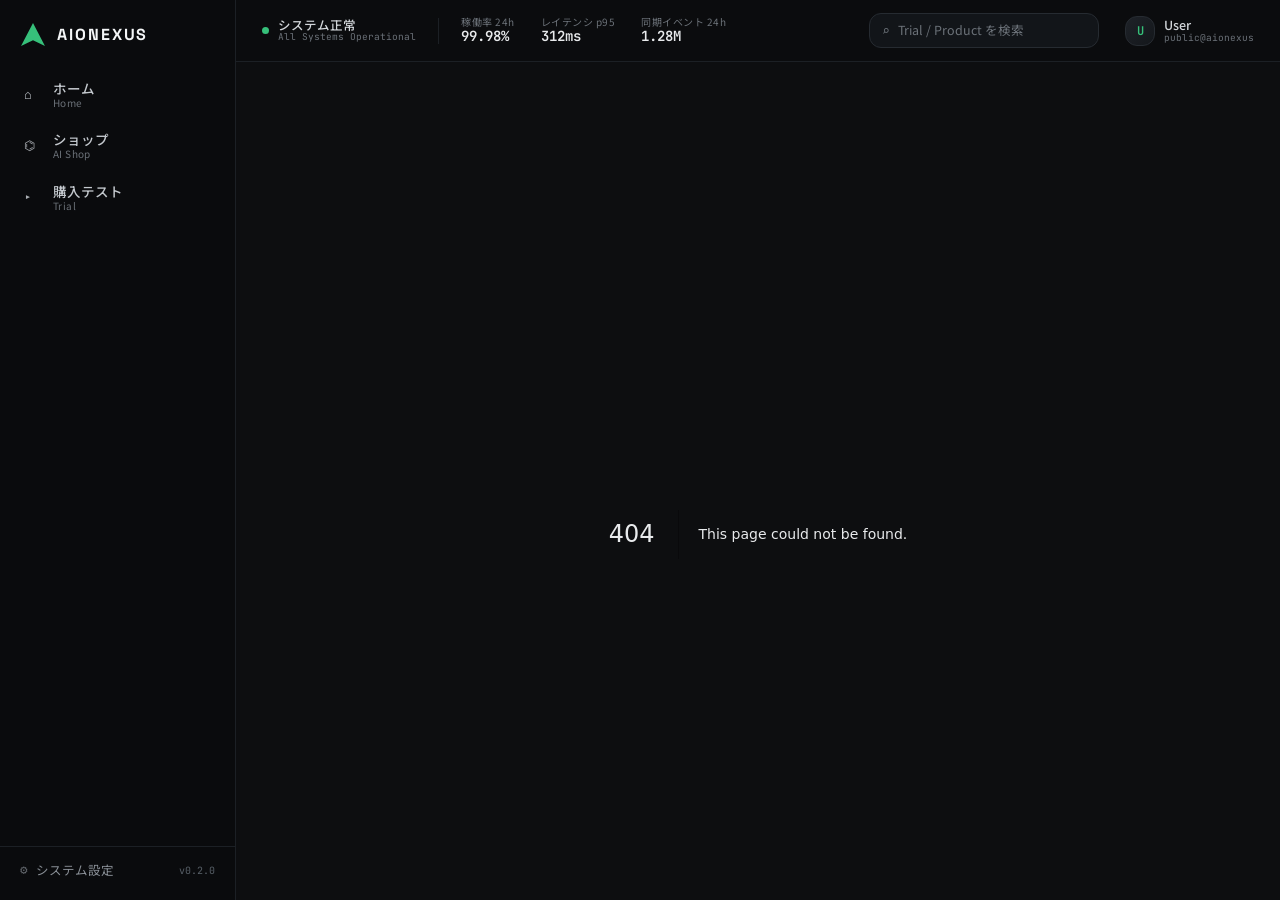
==== commit 80c293c2: "Add AI shop flow" ====
--- a/404/index.html
+++ b/404/index.html
@@ -1 +1 @@
-<!DOCTYPE html><!--Zwqd5DhiaCY3FSGwZv52y--><html lang="ja"><head><meta charSet="utf-8"/><meta name="viewport" content="width=device-width, initial-scale=1"/><link rel="stylesheet" href="/_next/static/css/f63ab261e2e89fec.css" data-precedence="next"/><link rel="preload" as="script" fetchPriority="low" href="/_next/static/chunks/webpack-4772d34723bd25e0.js"/><script src="/_next/static/chunks/4bd1b696-c023c6e3521b1417.js" async=""></script><script src="/_next/static/chunks/255-2aa030c9ba2867e3.js" async=""></script><script src="/_next/static/chunks/main-app-a599b91ebceae7a9.js" async=""></script><script src="/_next/static/chunks/176-c4a8215ca4d82670.js" async=""></script><script src="/_next/static/chunks/app/layout-8f249650451bb416.js" async=""></script><meta name="robots" content="noindex"/><link rel="preconnect" href="https://fonts.googleapis.com"/><link rel="preconnect" href="https://fonts.gstatic.com" crossorigin="anonymous"/><title>404: This page could not be found.</title><title>AIONEXUS Console</title><meta name="description" content="AI Owner Network Nexus — Agent Commerce control plane"/><link href="https://fonts.googleapis.com/css2?family=Space+Grotesk:wght@400;500;600;700&amp;family=JetBrains+Mono:wght@400;500;600&amp;family=Noto+Sans+JP:wght@400;500;700&amp;display=swap" rel="stylesheet"/><script src="/_next/static/chunks/polyfills-42372ed130431b0a.js" noModule=""></script></head><body><div hidden=""><!--$--><!--/$--></div><div class="flex h-screen w-full overflow-hidden bg-base font-sans text-ink-200"><aside class="hidden w-[236px] flex-none flex-col border-r border-line-frame bg-sidebar py-[18px] lg:flex"><a class="flex items-center gap-[11px] px-5 pb-[22px] pt-1" href="/"><span class="relative h-[26px] w-[26px] flex-none"><span class="absolute inset-0 bg-accent" style="clip-path:polygon(50% 4%, 96% 92%, 50% 70%, 4% 92%)"></span></span><span class="font-display text-[16px] font-bold tracking-[0.12em] text-ink-50">AIONEXUS</span></a><nav class="flex flex-1 flex-col gap-[2px] px-3"><a class="relative flex items-center gap-[11px] rounded-lg px-3 py-[10px] text-left transition hover:bg-[#15181C] text-ink-400" href="/"><span class="w-[18px] flex-none font-mono text-[13px] opacity-85">⌂</span><span class="flex flex-col leading-[1.25]"><span class="text-[13.5px] font-medium">ホーム</span><span class="text-[10px] tracking-[0.04em] text-ink-700">Home</span></span></a><a class="relative flex items-center gap-[11px] rounded-lg px-3 py-[10px] text-left transition hover:bg-[#15181C] text-ink-400" href="/test/"><span class="w-[18px] flex-none font-mono text-[13px] opacity-85">▸</span><span class="flex flex-col leading-[1.25]"><span class="text-[13.5px] font-medium">購入テスト</span><span class="text-[10px] tracking-[0.04em] text-ink-700">Trial</span></span></a></nav><div class="mt-2 flex items-center justify-between border-t border-line-frame px-5 pb-[2px] pt-[14px]"><div class="flex items-center gap-2 text-[12.5px] text-ink-600"><span class="font-mono opacity-70">⚙</span> システム設定</div><span class="font-mono text-[10px] text-ink-800">v0.2.0</span></div></aside><main class="flex min-w-0 flex-1 flex-col"><header class="flex h-[62px] flex-none items-center gap-[22px] border-b border-line-frame bg-topbar px-[26px]"><div class="flex items-center gap-[9px]"><span class="aio-pulse" style="width:7px;height:7px;border-radius:50%;background:#36C07A"></span><div class="leading-[1.15]"><div class="text-[12.5px] font-medium text-ink-300">システム正常</div><div class="font-mono text-[9.5px] text-ink-700">All Systems Operational</div></div></div><div class="h-[26px] w-px bg-line-frame"></div><div class="hidden gap-[26px] md:flex"><div class="leading-[1.2]"><div class="text-[10px] tracking-[0.05em] text-ink-700">稼働率 24h</div><div class="font-mono text-[14px] font-semibold text-ink-200">99.98%</div></div><div class="leading-[1.2]"><div class="text-[10px] tracking-[0.05em] text-ink-700">レイテンシ p95</div><div class="font-mono text-[14px] font-semibold text-ink-200">312ms</div></div><div class="leading-[1.2]"><div class="text-[10px] tracking-[0.05em] text-ink-700">同期イベント 24h</div><div class="font-mono text-[14px] font-semibold text-ink-200">1.28M</div></div></div><div class="flex-1"></div><div class="hidden w-[230px] items-center gap-2 rounded-lg border border-line-strong bg-panel-raised px-3 py-[7px] text-ink-700 md:flex"><span class="font-mono text-[13px]">⌕</span><span class="text-[12.5px]">Trial / Product を検索</span></div><div class="flex items-center gap-[9px] pl-1"><div class="grid h-[30px] w-[30px] place-items-center rounded-lg border border-line-strong bg-gradient-to-br from-[#1E2228] to-[#14171B] font-mono text-[12px] font-semibold text-accent">U</div><div class="leading-[1.2]"><div class="text-[12.5px] font-medium text-ink-300">User</div><div class="font-mono text-[9.5px] text-ink-700">public@aionexus</div></div></div></header><div class="flex-1 overflow-y-auto px-[26px] pb-[60px] pt-[22px]"><div style="font-family:system-ui,&quot;Segoe UI&quot;,Roboto,Helvetica,Arial,sans-serif,&quot;Apple Color Emoji&quot;,&quot;Segoe UI Emoji&quot;;height:100vh;text-align:center;display:flex;flex-direction:column;align-items:center;justify-content:center"><div><style>body{color:#000;background:#fff;margin:0}.next-error-h1{border-right:1px solid rgba(0,0,0,.3)}@media (prefers-color-scheme:dark){body{color:#fff;background:#000}.next-error-h1{border-right:1px solid rgba(255,255,255,.3)}}</style><h1 class="next-error-h1" style="display:inline-block;margin:0 20px 0 0;padding:0 23px 0 0;font-size:24px;font-weight:500;vertical-align:top;line-height:49px">404</h1><div style="display:inline-block"><h2 style="font-size:14px;font-weight:400;line-height:49px;margin:0">This page could not be found.</h2></div></div></div><!--$--><!--/$--></div></main></div><script src="/_next/static/chunks/webpack-4772d34723bd25e0.js" id="_R_" async=""></script><script>(self.__next_f=self.__next_f||[]).push([0])</script><script>self.__next_f.push([1,"1:\"$Sreact.fragment\"\n2:I[2175,[\"176\",\"static/chunks/176-c4a8215ca4d82670.js\",\"177\",\"static/chunks/app/layout-8f249650451bb416.js\"],\"AppShell\"]\n3:I[9766,[],\"\"]\n4:I[8924,[],\"\"]\n5:I[4431,[],\"OutletBoundary\"]\n7:I[5278,[],\"AsyncMetadataOutlet\"]\n9:I[4431,[],\"ViewportBoundary\"]\nb:I[4431,[],\"MetadataBoundary\"]\nc:\"$Sreact.suspense\"\ne:I[7150,[],\"\"]\n:HL[\"/_next/static/css/f63ab261e2e89fec.css\",\"style\"]\n"])</script><script>self.__next_f.push([1,"0:{\"P\":null,\"b\":\"Zwqd5DhiaCY3FSGwZv52y\",\"p\":\"\",\"c\":[\"\",\"_not-found\",\"\"],\"i\":false,\"f\":[[[\"\",{\"children\":[\"/_not-found\",{\"children\":[\"__PAGE__\",{}]}]},\"$undefined\",\"$undefined\",true],[\"\",[\"$\",\"$1\",\"c\",{\"children\":[[[\"$\",\"link\",\"0\",{\"rel\":\"stylesheet\",\"href\":\"/_next/static/css/f63ab261e2e89fec.css\",\"precedence\":\"next\",\"crossOrigin\":\"$undefined\",\"nonce\":\"$undefined\"}]],[\"$\",\"html\",null,{\"lang\":\"ja\",\"children\":[[\"$\",\"head\",null,{\"children\":[[\"$\",\"link\",null,{\"rel\":\"preconnect\",\"href\":\"https://fonts.googleapis.com\"}],[\"$\",\"link\",null,{\"rel\":\"preconnect\",\"href\":\"https://fonts.gstatic.com\",\"crossOrigin\":\"anonymous\"}],[\"$\",\"link\",null,{\"href\":\"https://fonts.googleapis.com/css2?family=Space+Grotesk:wght@400;500;600;700\u0026family=JetBrains+Mono:wght@400;500;600\u0026family=Noto+Sans+JP:wght@400;500;700\u0026display=swap\",\"rel\":\"stylesheet\"}]]}],[\"$\",\"body\",null,{\"children\":[\"$\",\"$L2\",null,{\"children\":[\"$\",\"$L3\",null,{\"parallelRouterKey\":\"children\",\"error\":\"$undefined\",\"errorStyles\":\"$undefined\",\"errorScripts\":\"$undefined\",\"template\":[\"$\",\"$L4\",null,{}],\"templateStyles\":\"$undefined\",\"templateScripts\":\"$undefined\",\"notFound\":\"$undefined\",\"forbidden\":\"$undefined\",\"unauthorized\":\"$undefined\"}]}]}]]}]]}],{\"children\":[\"/_not-found\",[\"$\",\"$1\",\"c\",{\"children\":[null,[\"$\",\"$L3\",null,{\"parallelRouterKey\":\"children\",\"error\":\"$undefined\",\"errorStyles\":\"$undefined\",\"errorScripts\":\"$undefined\",\"template\":[\"$\",\"$L4\",null,{}],\"templateStyles\":\"$undefined\",\"templateScripts\":\"$undefined\",\"notFound\":\"$undefined\",\"forbidden\":\"$undefined\",\"unauthorized\":\"$undefined\"}]]}],{\"children\":[\"__PAGE__\",[\"$\",\"$1\",\"c\",{\"children\":[[[\"$\",\"title\",null,{\"children\":\"404: This page could not be found.\"}],[\"$\",\"div\",null,{\"style\":{\"fontFamily\":\"system-ui,\\\"Segoe UI\\\",Roboto,Helvetica,Arial,sans-serif,\\\"Apple Color Emoji\\\",\\\"Segoe UI Emoji\\\"\",\"height\":\"100vh\",\"textAlign\":\"center\",\"display\":\"flex\",\"flexDirection\":\"column\",\"alignItems\":\"center\",\"justifyContent\":\"center\"},\"children\":[\"$\",\"div\",null,{\"children\":[[\"$\",\"style\",null,{\"dangerouslySetInnerHTML\":{\"__html\":\"body{color:#000;background:#fff;margin:0}.next-error-h1{border-right:1px solid rgba(0,0,0,.3)}@media (prefers-color-scheme:dark){body{color:#fff;background:#000}.next-error-h1{border-right:1px solid rgba(255,255,255,.3)}}\"}}],[\"$\",\"h1\",null,{\"className\":\"next-error-h1\",\"style\":{\"display\":\"inline-block\",\"margin\":\"0 20px 0 0\",\"padding\":\"0 23px 0 0\",\"fontSize\":24,\"fontWeight\":500,\"verticalAlign\":\"top\",\"lineHeight\":\"49px\"},\"children\":404}],[\"$\",\"div\",null,{\"style\":{\"display\":\"inline-block\"},\"children\":[\"$\",\"h2\",null,{\"style\":{\"fontSize\":14,\"fontWeight\":400,\"lineHeight\":\"49px\",\"margin\":0},\"children\":\"This page could not be found.\"}]}]]}]}]],null,[\"$\",\"$L5\",null,{\"children\":[\"$L6\",[\"$\",\"$L7\",null,{\"promise\":\"$@8\"}]]}]]}],{},null,false]},null,false]},null,false],[\"$\",\"$1\",\"h\",{\"children\":[[\"$\",\"meta\",null,{\"name\":\"robots\",\"content\":\"noindex\"}],[[\"$\",\"$L9\",null,{\"children\":\"$La\"}],null],[\"$\",\"$Lb\",null,{\"children\":[\"$\",\"div\",null,{\"hidden\":true,\"children\":[\"$\",\"$c\",null,{\"fallback\":null,\"children\":\"$Ld\"}]}]}]]}],false]],\"m\":\"$undefined\",\"G\":[\"$e\",[]],\"s\":false,\"S\":true}\n"])</script><script>self.__next_f.push([1,"a:[[\"$\",\"meta\",\"0\",{\"charSet\":\"utf-8\"}],[\"$\",\"meta\",\"1\",{\"name\":\"viewport\",\"content\":\"width=device-width, initial-scale=1\"}]]\n6:null\n"])</script><script>self.__next_f.push([1,"8:{\"metadata\":[[\"$\",\"title\",\"0\",{\"children\":\"AIONEXUS Console\"}],[\"$\",\"meta\",\"1\",{\"name\":\"description\",\"content\":\"AI Owner Network Nexus — Agent Commerce control plane\"}]],\"error\":null,\"digest\":\"$undefined\"}\n"])</script><script>self.__next_f.push([1,"d:\"$8:metadata\"\n"])</script></body></html>+<!DOCTYPE html><!--d_RDezG7cizCET9Alx7Y6--><html lang="ja"><head><meta charSet="utf-8"/><meta name="viewport" content="width=device-width, initial-scale=1"/><link rel="stylesheet" href="/_next/static/css/63cc3f1d5dda726f.css" data-precedence="next"/><link rel="preload" as="script" fetchPriority="low" href="/_next/static/chunks/webpack-4772d34723bd25e0.js"/><script src="/_next/static/chunks/4bd1b696-c023c6e3521b1417.js" async=""></script><script src="/_next/static/chunks/255-2aa030c9ba2867e3.js" async=""></script><script src="/_next/static/chunks/main-app-a599b91ebceae7a9.js" async=""></script><script src="/_next/static/chunks/176-c4a8215ca4d82670.js" async=""></script><script src="/_next/static/chunks/app/layout-01459b43b70cd561.js" async=""></script><meta name="robots" content="noindex"/><link rel="preconnect" href="https://fonts.googleapis.com"/><link rel="preconnect" href="https://fonts.gstatic.com" crossorigin="anonymous"/><title>404: This page could not be found.</title><title>AIONEXUS Console</title><meta name="description" content="AI Owner Network Nexus — Agent Commerce control plane"/><link href="https://fonts.googleapis.com/css2?family=Space+Grotesk:wght@400;500;600;700&amp;family=JetBrains+Mono:wght@400;500;600&amp;family=Noto+Sans+JP:wght@400;500;700&amp;display=swap" rel="stylesheet"/><script src="/_next/static/chunks/polyfills-42372ed130431b0a.js" noModule=""></script></head><body><div hidden=""><!--$--><!--/$--></div><div class="flex h-screen w-full overflow-hidden bg-base font-sans text-ink-200"><aside class="hidden w-[236px] flex-none flex-col border-r border-line-frame bg-sidebar py-[18px] lg:flex"><a class="flex items-center gap-[11px] px-5 pb-[22px] pt-1" href="/"><span class="relative h-[26px] w-[26px] flex-none"><span class="absolute inset-0 bg-accent" style="clip-path:polygon(50% 4%, 96% 92%, 50% 70%, 4% 92%)"></span></span><span class="font-display text-[16px] font-bold tracking-[0.12em] text-ink-50">AIONEXUS</span></a><nav class="flex flex-1 flex-col gap-[2px] px-3"><a class="relative flex items-center gap-[11px] rounded-lg px-3 py-[10px] text-left transition hover:bg-[#15181C] text-ink-400" href="/"><span class="w-[18px] flex-none font-mono text-[13px] opacity-85">⌂</span><span class="flex flex-col leading-[1.25]"><span class="text-[13.5px] font-medium">ホーム</span><span class="text-[10px] tracking-[0.04em] text-ink-700">Home</span></span></a><a class="relative flex items-center gap-[11px] rounded-lg px-3 py-[10px] text-left transition hover:bg-[#15181C] text-ink-400" href="/shop/"><span class="w-[18px] flex-none font-mono text-[13px] opacity-85">⌬</span><span class="flex flex-col leading-[1.25]"><span class="text-[13.5px] font-medium">ショップ</span><span class="text-[10px] tracking-[0.04em] text-ink-700">AI Shop</span></span></a><a class="relative flex items-center gap-[11px] rounded-lg px-3 py-[10px] text-left transition hover:bg-[#15181C] text-ink-400" href="/test/"><span class="w-[18px] flex-none font-mono text-[13px] opacity-85">▸</span><span class="flex flex-col leading-[1.25]"><span class="text-[13.5px] font-medium">購入テスト</span><span class="text-[10px] tracking-[0.04em] text-ink-700">Trial</span></span></a></nav><div class="mt-2 flex items-center justify-between border-t border-line-frame px-5 pb-[2px] pt-[14px]"><div class="flex items-center gap-2 text-[12.5px] text-ink-600"><span class="font-mono opacity-70">⚙</span> システム設定</div><span class="font-mono text-[10px] text-ink-800">v0.2.0</span></div></aside><main class="flex min-w-0 flex-1 flex-col"><header class="flex h-[62px] flex-none items-center gap-[22px] border-b border-line-frame bg-topbar px-[26px]"><div class="flex items-center gap-[9px]"><span class="aio-pulse" style="width:7px;height:7px;border-radius:50%;background:#36C07A"></span><div class="leading-[1.15]"><div class="text-[12.5px] font-medium text-ink-300">システム正常</div><div class="font-mono text-[9.5px] text-ink-700">All Systems Operational</div></div></div><div class="h-[26px] w-px bg-line-frame"></div><div class="hidden gap-[26px] md:flex"><div class="leading-[1.2]"><div class="text-[10px] tracking-[0.05em] text-ink-700">稼働率 24h</div><div class="font-mono text-[14px] font-semibold text-ink-200">99.98%</div></div><div class="leading-[1.2]"><div class="text-[10px] tracking-[0.05em] text-ink-700">レイテンシ p95</div><div class="font-mono text-[14px] font-semibold text-ink-200">312ms</div></div><div class="leading-[1.2]"><div class="text-[10px] tracking-[0.05em] text-ink-700">同期イベント 24h</div><div class="font-mono text-[14px] font-semibold text-ink-200">1.28M</div></div></div><div class="flex-1"></div><div class="hidden w-[230px] items-center gap-2 rounded-lg border border-line-strong bg-panel-raised px-3 py-[7px] text-ink-700 md:flex"><span class="font-mono text-[13px]">⌕</span><span class="text-[12.5px]">Trial / Product を検索</span></div><div class="flex items-center gap-[9px] pl-1"><div class="grid h-[30px] w-[30px] place-items-center rounded-lg border border-line-strong bg-gradient-to-br from-[#1E2228] to-[#14171B] font-mono text-[12px] font-semibold text-accent">U</div><div class="leading-[1.2]"><div class="text-[12.5px] font-medium text-ink-300">User</div><div class="font-mono text-[9.5px] text-ink-700">public@aionexus</div></div></div></header><div class="flex-1 overflow-y-auto px-[26px] pb-[60px] pt-[22px]"><div style="font-family:system-ui,&quot;Segoe UI&quot;,Roboto,Helvetica,Arial,sans-serif,&quot;Apple Color Emoji&quot;,&quot;Segoe UI Emoji&quot;;height:100vh;text-align:center;display:flex;flex-direction:column;align-items:center;justify-content:center"><div><style>body{color:#000;background:#fff;margin:0}.next-error-h1{border-right:1px solid rgba(0,0,0,.3)}@media (prefers-color-scheme:dark){body{color:#fff;background:#000}.next-error-h1{border-right:1px solid rgba(255,255,255,.3)}}</style><h1 class="next-error-h1" style="display:inline-block;margin:0 20px 0 0;padding:0 23px 0 0;font-size:24px;font-weight:500;vertical-align:top;line-height:49px">404</h1><div style="display:inline-block"><h2 style="font-size:14px;font-weight:400;line-height:49px;margin:0">This page could not be found.</h2></div></div></div><!--$--><!--/$--></div></main></div><script src="/_next/static/chunks/webpack-4772d34723bd25e0.js" id="_R_" async=""></script><script>(self.__next_f=self.__next_f||[]).push([0])</script><script>self.__next_f.push([1,"1:\"$Sreact.fragment\"\n2:I[2175,[\"176\",\"static/chunks/176-c4a8215ca4d82670.js\",\"177\",\"static/chunks/app/layout-01459b43b70cd561.js\"],\"AppShell\"]\n3:I[9766,[],\"\"]\n4:I[8924,[],\"\"]\n5:I[4431,[],\"OutletBoundary\"]\n7:I[5278,[],\"AsyncMetadataOutlet\"]\n9:I[4431,[],\"ViewportBoundary\"]\nb:I[4431,[],\"MetadataBoundary\"]\nc:\"$Sreact.suspense\"\ne:I[7150,[],\"\"]\n:HL[\"/_next/static/css/63cc3f1d5dda726f.css\",\"style\"]\n"])</script><script>self.__next_f.push([1,"0:{\"P\":null,\"b\":\"d_RDezG7cizCET9Alx7Y6\",\"p\":\"\",\"c\":[\"\",\"_not-found\",\"\"],\"i\":false,\"f\":[[[\"\",{\"children\":[\"/_not-found\",{\"children\":[\"__PAGE__\",{}]}]},\"$undefined\",\"$undefined\",true],[\"\",[\"$\",\"$1\",\"c\",{\"children\":[[[\"$\",\"link\",\"0\",{\"rel\":\"stylesheet\",\"href\":\"/_next/static/css/63cc3f1d5dda726f.css\",\"precedence\":\"next\",\"crossOrigin\":\"$undefined\",\"nonce\":\"$undefined\"}]],[\"$\",\"html\",null,{\"lang\":\"ja\",\"children\":[[\"$\",\"head\",null,{\"children\":[[\"$\",\"link\",null,{\"rel\":\"preconnect\",\"href\":\"https://fonts.googleapis.com\"}],[\"$\",\"link\",null,{\"rel\":\"preconnect\",\"href\":\"https://fonts.gstatic.com\",\"crossOrigin\":\"anonymous\"}],[\"$\",\"link\",null,{\"href\":\"https://fonts.googleapis.com/css2?family=Space+Grotesk:wght@400;500;600;700\u0026family=JetBrains+Mono:wght@400;500;600\u0026family=Noto+Sans+JP:wght@400;500;700\u0026display=swap\",\"rel\":\"stylesheet\"}]]}],[\"$\",\"body\",null,{\"children\":[\"$\",\"$L2\",null,{\"children\":[\"$\",\"$L3\",null,{\"parallelRouterKey\":\"children\",\"error\":\"$undefined\",\"errorStyles\":\"$undefined\",\"errorScripts\":\"$undefined\",\"template\":[\"$\",\"$L4\",null,{}],\"templateStyles\":\"$undefined\",\"templateScripts\":\"$undefined\",\"notFound\":\"$undefined\",\"forbidden\":\"$undefined\",\"unauthorized\":\"$undefined\"}]}]}]]}]]}],{\"children\":[\"/_not-found\",[\"$\",\"$1\",\"c\",{\"children\":[null,[\"$\",\"$L3\",null,{\"parallelRouterKey\":\"children\",\"error\":\"$undefined\",\"errorStyles\":\"$undefined\",\"errorScripts\":\"$undefined\",\"template\":[\"$\",\"$L4\",null,{}],\"templateStyles\":\"$undefined\",\"templateScripts\":\"$undefined\",\"notFound\":\"$undefined\",\"forbidden\":\"$undefined\",\"unauthorized\":\"$undefined\"}]]}],{\"children\":[\"__PAGE__\",[\"$\",\"$1\",\"c\",{\"children\":[[[\"$\",\"title\",null,{\"children\":\"404: This page could not be found.\"}],[\"$\",\"div\",null,{\"style\":{\"fontFamily\":\"system-ui,\\\"Segoe UI\\\",Roboto,Helvetica,Arial,sans-serif,\\\"Apple Color Emoji\\\",\\\"Segoe UI Emoji\\\"\",\"height\":\"100vh\",\"textAlign\":\"center\",\"display\":\"flex\",\"flexDirection\":\"column\",\"alignItems\":\"center\",\"justifyContent\":\"center\"},\"children\":[\"$\",\"div\",null,{\"children\":[[\"$\",\"style\",null,{\"dangerouslySetInnerHTML\":{\"__html\":\"body{color:#000;background:#fff;margin:0}.next-error-h1{border-right:1px solid rgba(0,0,0,.3)}@media (prefers-color-scheme:dark){body{color:#fff;background:#000}.next-error-h1{border-right:1px solid rgba(255,255,255,.3)}}\"}}],[\"$\",\"h1\",null,{\"className\":\"next-error-h1\",\"style\":{\"display\":\"inline-block\",\"margin\":\"0 20px 0 0\",\"padding\":\"0 23px 0 0\",\"fontSize\":24,\"fontWeight\":500,\"verticalAlign\":\"top\",\"lineHeight\":\"49px\"},\"children\":404}],[\"$\",\"div\",null,{\"style\":{\"display\":\"inline-block\"},\"children\":[\"$\",\"h2\",null,{\"style\":{\"fontSize\":14,\"fontWeight\":400,\"lineHeight\":\"49px\",\"margin\":0},\"children\":\"This page could not be found.\"}]}]]}]}]],null,[\"$\",\"$L5\",null,{\"children\":[\"$L6\",[\"$\",\"$L7\",null,{\"promise\":\"$@8\"}]]}]]}],{},null,false]},null,false]},null,false],[\"$\",\"$1\",\"h\",{\"children\":[[\"$\",\"meta\",null,{\"name\":\"robots\",\"content\":\"noindex\"}],[[\"$\",\"$L9\",null,{\"children\":\"$La\"}],null],[\"$\",\"$Lb\",null,{\"children\":[\"$\",\"div\",null,{\"hidden\":true,\"children\":[\"$\",\"$c\",null,{\"fallback\":null,\"children\":\"$Ld\"}]}]}]]}],false]],\"m\":\"$undefined\",\"G\":[\"$e\",[]],\"s\":false,\"S\":true}\n"])</script><script>self.__next_f.push([1,"a:[[\"$\",\"meta\",\"0\",{\"charSet\":\"utf-8\"}],[\"$\",\"meta\",\"1\",{\"name\":\"viewport\",\"content\":\"width=device-width, initial-scale=1\"}]]\n6:null\n"])</script><script>self.__next_f.push([1,"8:{\"metadata\":[[\"$\",\"title\",\"0\",{\"children\":\"AIONEXUS Console\"}],[\"$\",\"meta\",\"1\",{\"name\":\"description\",\"content\":\"AI Owner Network Nexus — Agent Commerce control plane\"}]],\"error\":null,\"digest\":\"$undefined\"}\n"])</script><script>self.__next_f.push([1,"d:\"$8:metadata\"\n"])</script></body></html>
--- a/_next/static/css/63cc3f1d5dda726f.css
+++ b/_next/static/css/63cc3f1d5dda726f.css
@@ -0,0 +1,3 @@
+*,:after,:before{--tw-border-spacing-x:0;--tw-border-spacing-y:0;--tw-translate-x:0;--tw-translate-y:0;--tw-rotate:0;--tw-skew-x:0;--tw-skew-y:0;--tw-scale-x:1;--tw-scale-y:1;--tw-pan-x: ;--tw-pan-y: ;--tw-pinch-zoom: ;--tw-scroll-snap-strictness:proximity;--tw-gradient-from-position: ;--tw-gradient-via-position: ;--tw-gradient-to-position: ;--tw-ordinal: ;--tw-slashed-zero: ;--tw-numeric-figure: ;--tw-numeric-spacing: ;--tw-numeric-fraction: ;--tw-ring-inset: ;--tw-ring-offset-width:0px;--tw-ring-offset-color:#fff;--tw-ring-color:rgb(59 130 246/0.5);--tw-ring-offset-shadow:0 0 #0000;--tw-ring-shadow:0 0 #0000;--tw-shadow:0 0 #0000;--tw-shadow-colored:0 0 #0000;--tw-blur: ;--tw-brightness: ;--tw-contrast: ;--tw-grayscale: ;--tw-hue-rotate: ;--tw-invert: ;--tw-saturate: ;--tw-sepia: ;--tw-drop-shadow: ;--tw-backdrop-blur: ;--tw-backdrop-brightness: ;--tw-backdrop-contrast: ;--tw-backdrop-grayscale: ;--tw-backdrop-hue-rotate: ;--tw-backdrop-invert: ;--tw-backdrop-opacity: ;--tw-backdrop-saturate: ;--tw-backdrop-sepia: ;--tw-contain-size: ;--tw-contain-layout: ;--tw-contain-paint: ;--tw-contain-style: }::backdrop{--tw-border-spacing-x:0;--tw-border-spacing-y:0;--tw-translate-x:0;--tw-translate-y:0;--tw-rotate:0;--tw-skew-x:0;--tw-skew-y:0;--tw-scale-x:1;--tw-scale-y:1;--tw-pan-x: ;--tw-pan-y: ;--tw-pinch-zoom: ;--tw-scroll-snap-strictness:proximity;--tw-gradient-from-position: ;--tw-gradient-via-position: ;--tw-gradient-to-position: ;--tw-ordinal: ;--tw-slashed-zero: ;--tw-numeric-figure: ;--tw-numeric-spacing: ;--tw-numeric-fraction: ;--tw-ring-inset: ;--tw-ring-offset-width:0px;--tw-ring-offset-color:#fff;--tw-ring-color:rgb(59 130 246/0.5);--tw-ring-offset-shadow:0 0 #0000;--tw-ring-shadow:0 0 #0000;--tw-shadow:0 0 #0000;--tw-shadow-colored:0 0 #0000;--tw-blur: ;--tw-brightness: ;--tw-contrast: ;--tw-grayscale: ;--tw-hue-rotate: ;--tw-invert: ;--tw-saturate: ;--tw-sepia: ;--tw-drop-shadow: ;--tw-backdrop-blur: ;--tw-backdrop-brightness: ;--tw-backdrop-contrast: ;--tw-backdrop-grayscale: ;--tw-backdrop-hue-rotate: ;--tw-backdrop-invert: ;--tw-backdrop-opacity: ;--tw-backdrop-saturate: ;--tw-backdrop-sepia: ;--tw-contain-size: ;--tw-contain-layout: ;--tw-contain-paint: ;--tw-contain-style: }/*
+! tailwindcss v3.4.19 | MIT License | https://tailwindcss.com
+*/*,:after,:before{box-sizing:border-box;border:0 solid #e5e7eb}:after,:before{--tw-content:""}:host,html{line-height:1.5;-webkit-text-size-adjust:100%;-moz-tab-size:4;-o-tab-size:4;tab-size:4;font-family:var(--font-jp),Noto Sans JP,ui-sans-serif,system-ui,sans-serif;font-feature-settings:normal;font-variation-settings:normal;-webkit-tap-highlight-color:transparent}body{margin:0;line-height:inherit}hr{height:0;color:inherit;border-top-width:1px}abbr:where([title]){-webkit-text-decoration:underline dotted;text-decoration:underline dotted}h1,h2,h3,h4,h5,h6{font-size:inherit;font-weight:inherit}a{text-decoration:inherit}b,strong{font-weight:bolder}code,kbd,pre,samp{font-family:var(--font-mono),JetBrains Mono,ui-monospace,monospace;font-feature-settings:normal;font-variation-settings:normal;font-size:1em}small{font-size:80%}sub,sup{font-size:75%;line-height:0;position:relative;vertical-align:baseline}sub{bottom:-.25em}sup{top:-.5em}table{text-indent:0;border-color:inherit;border-collapse:collapse}button,input,optgroup,select,textarea{font-family:inherit;font-feature-settings:inherit;font-variation-settings:inherit;font-size:100%;font-weight:inherit;line-height:inherit;letter-spacing:inherit;color:inherit;margin:0;padding:0}button,select{text-transform:none}button,input:where([type=button]),input:where([type=reset]),input:where([type=submit]){-webkit-appearance:button;background-color:transparent;background-image:none}:-moz-focusring{outline:auto}:-moz-ui-invalid{box-shadow:none}progress{vertical-align:baseline}::-webkit-inner-spin-button,::-webkit-outer-spin-button{height:auto}[type=search]{-webkit-appearance:textfield;outline-offset:-2px}::-webkit-search-decoration{-webkit-appearance:none}::-webkit-file-upload-button{-webkit-appearance:button;font:inherit}summary{display:list-item}blockquote,dd,dl,figure,h1,h2,h3,h4,h5,h6,hr,p,pre{margin:0}fieldset{margin:0}fieldset,legend{padding:0}menu,ol,ul{list-style:none;margin:0;padding:0}dialog{padding:0}textarea{resize:vertical}input::-moz-placeholder,textarea::-moz-placeholder{opacity:1;color:#9ca3af}input::placeholder,textarea::placeholder{opacity:1;color:#9ca3af}[role=button],button{cursor:pointer}:disabled{cursor:default}audio,canvas,embed,iframe,img,object,svg,video{display:block;vertical-align:middle}img,video{max-width:100%;height:auto}[hidden]:where(:not([hidden=until-found])){display:none}.static{position:static}.absolute{position:absolute}.relative{position:relative}.inset-0{inset:0}.bottom-\[9px\]{bottom:9px}.left-0{left:0}.top-\[9px\]{top:9px}.m-0{margin:0}.mx-1{margin-left:.25rem;margin-right:.25rem}.mx-\[60px\]{margin-left:60px;margin-right:60px}.mx-auto{margin-left:auto;margin-right:auto}.my-\[14px\]{margin-top:14px;margin-bottom:14px}.mb-1{margin-bottom:.25rem}.mb-2{margin-bottom:.5rem}.mb-3{margin-bottom:.75rem}.mb-4{margin-bottom:1rem}.mb-5{margin-bottom:1.25rem}.mb-\[12px\]{margin-bottom:12px}.mb-\[14px\]{margin-bottom:14px}.mb-\[16px\]{margin-bottom:16px}.mb-\[18px\]{margin-bottom:18px}.mb-\[22px\]{margin-bottom:22px}.mb-\[5px\]{margin-bottom:5px}.mb-\[6px\]{margin-bottom:6px}.mb-\[7px\]{margin-bottom:7px}.mb-\[9px\]{margin-bottom:9px}.ml-2{margin-left:.5rem}.ml-4{margin-left:1rem}.ml-auto{margin-left:auto}.mt-1{margin-top:.25rem}.mt-2{margin-top:.5rem}.mt-3{margin-top:.75rem}.mt-4{margin-top:1rem}.mt-5{margin-top:1.25rem}.mt-\[13px\]{margin-top:13px}.mt-\[14px\]{margin-top:14px}.mt-\[3px\]{margin-top:3px}.mt-\[5px\]{margin-top:5px}.mt-\[7px\]{margin-top:7px}.line-clamp-1{-webkit-line-clamp:1}.line-clamp-1,.line-clamp-2{overflow:hidden;display:-webkit-box;-webkit-box-orient:vertical}.line-clamp-2{-webkit-line-clamp:2}.block{display:block}.inline-block{display:inline-block}.flex{display:flex}.inline-flex{display:inline-flex}.grid{display:grid}.hidden{display:none}.h-10{height:2.5rem}.h-8{height:2rem}.h-\[26px\]{height:26px}.h-\[2px\]{height:2px}.h-\[30px\]{height:30px}.h-\[34px\]{height:34px}.h-\[38px\]{height:38px}.h-\[42px\]{height:42px}.h-\[46px\]{height:46px}.h-\[5px\]{height:5px}.h-\[62px\]{height:62px}.h-full{height:100%}.h-px{height:1px}.h-screen{height:100vh}.min-h-\[164px\]{min-height:164px}.min-h-\[20px\]{min-height:20px}.min-h-\[40px\]{min-height:40px}.w-10{width:2.5rem}.w-4{width:1rem}.w-8{width:2rem}.w-\[120px\]{width:120px}.w-\[128px\]{width:128px}.w-\[18px\]{width:18px}.w-\[230px\]{width:230px}.w-\[236px\]{width:236px}.w-\[26px\]{width:26px}.w-\[30px\]{width:30px}.w-\[34px\]{width:34px}.w-\[38px\]{width:38px}.w-\[3px\]{width:3px}.w-\[42px\]{width:42px}.w-\[46px\]{width:46px}.w-\[62px\]{width:62px}.w-\[72px\]{width:72px}.w-\[82px\]{width:82px}.w-full{width:100%}.w-px{width:1px}.min-w-0{min-width:0}.max-w-\[150px\]{max-width:150px}.max-w-\[720px\]{max-width:720px}.max-w-\[760px\]{max-width:760px}.flex-1{flex:1 1 0%}.flex-none{flex:none}.transform{transform:translate(var(--tw-translate-x),var(--tw-translate-y)) rotate(var(--tw-rotate)) skewX(var(--tw-skew-x)) skewY(var(--tw-skew-y)) scaleX(var(--tw-scale-x)) scaleY(var(--tw-scale-y))}.list-decimal{list-style-type:decimal}.grid-cols-1{grid-template-columns:repeat(1,minmax(0,1fr))}.grid-cols-2{grid-template-columns:repeat(2,minmax(0,1fr))}.grid-cols-\[120px_80px_1fr\]{grid-template-columns:120px 80px 1fr}.grid-cols-\[92px_72px_1fr\]{grid-template-columns:92px 72px 1fr}.flex-col{flex-direction:column}.flex-wrap{flex-wrap:wrap}.place-items-center{place-items:center}.items-start{align-items:flex-start}.items-end{align-items:flex-end}.items-center{align-items:center}.items-baseline{align-items:baseline}.justify-center{justify-content:center}.justify-between{justify-content:space-between}.gap-1{gap:.25rem}.gap-2{gap:.5rem}.gap-3{gap:.75rem}.gap-4{gap:1rem}.gap-6{gap:1.5rem}.gap-\[10px\]{gap:10px}.gap-\[11px\]{gap:11px}.gap-\[13px\]{gap:13px}.gap-\[14px\]{gap:14px}.gap-\[22px\]{gap:22px}.gap-\[26px\]{gap:26px}.gap-\[2px\]{gap:2px}.gap-\[6px\]{gap:6px}.gap-\[7px\]{gap:7px}.gap-\[9px\]{gap:9px}.space-y-1>:not([hidden])~:not([hidden]){--tw-space-y-reverse:0;margin-top:calc(.25rem * calc(1 - var(--tw-space-y-reverse)));margin-bottom:calc(.25rem * var(--tw-space-y-reverse))}.self-start{align-self:flex-start}.justify-self-start{justify-self:start}.overflow-hidden{overflow:hidden}.overflow-y-auto{overflow-y:auto}.truncate{overflow:hidden;text-overflow:ellipsis}.truncate,.whitespace-nowrap{white-space:nowrap}.whitespace-pre-wrap{white-space:pre-wrap}.break-words{overflow-wrap:break-word}.rounded-\[2px\]{border-radius:2px}.rounded-\[3px\]{border-radius:3px}.rounded-lg{border-radius:12px}.rounded-md{border-radius:10px}.rounded-xl{border-radius:14px}.border{border-width:1px}.border-b{border-bottom-width:1px}.border-r{border-right-width:1px}.border-t{border-top-width:1px}.border-\[\#1C3A28\]{--tw-border-opacity:1;border-color:rgb(28 58 40/var(--tw-border-opacity,1))}.border-\[\#2E343B\]{--tw-border-opacity:1;border-color:rgb(46 52 59/var(--tw-border-opacity,1))}.border-accent-line{--tw-border-opacity:1;border-color:rgb(35 74 51/var(--tw-border-opacity,1))}.border-line{--tw-border-opacity:1;border-color:rgb(30 35 41/var(--tw-border-opacity,1))}.border-line-faint{--tw-border-opacity:1;border-color:rgb(21 24 28/var(--tw-border-opacity,1))}.border-line-frame{--tw-border-opacity:1;border-color:rgb(28 32 37/var(--tw-border-opacity,1))}.border-line-soft{--tw-border-opacity:1;border-color:rgb(26 30 35/var(--tw-border-opacity,1))}.border-line-strong{--tw-border-opacity:1;border-color:rgb(38 43 49/var(--tw-border-opacity,1))}.bg-\[\#14181C\]{--tw-bg-opacity:1;background-color:rgb(20 24 28/var(--tw-bg-opacity,1))}.bg-\[\#1A1E23\]{--tw-bg-opacity:1;background-color:rgb(26 30 35/var(--tw-bg-opacity,1))}.bg-accent{--tw-bg-opacity:1;background-color:rgb(54 192 122/var(--tw-bg-opacity,1))}.bg-accent-wash{--tw-bg-opacity:1;background-color:rgb(14 26 19/var(--tw-bg-opacity,1))}.bg-base{--tw-bg-opacity:1;background-color:rgb(13 14 16/var(--tw-bg-opacity,1))}.bg-line-frame{--tw-bg-opacity:1;background-color:rgb(28 32 37/var(--tw-bg-opacity,1))}.bg-panel{--tw-bg-opacity:1;background-color:rgb(16 19 23/var(--tw-bg-opacity,1))}.bg-panel-raised{--tw-bg-opacity:1;background-color:rgb(18 21 25/var(--tw-bg-opacity,1))}.bg-panel-sunken{--tw-bg-opacity:1;background-color:rgb(12 14 16/var(--tw-bg-opacity,1))}.bg-sidebar{--tw-bg-opacity:1;background-color:rgb(10 11 13/var(--tw-bg-opacity,1))}.bg-topbar{--tw-bg-opacity:1;background-color:rgb(11 12 14/var(--tw-bg-opacity,1))}.bg-\[linear-gradient\(90deg\2c transparent\2c \#23292F_12\%\2c \#23292F_88\%\2c transparent\)\]{background-image:linear-gradient(90deg,transparent,#23292F 12%,#23292F 88%,transparent)}.bg-gradient-to-br{background-image:linear-gradient(to bottom right,var(--tw-gradient-stops))}.bg-gradient-to-r{background-image:linear-gradient(to right,var(--tw-gradient-stops))}.from-\[\#161A1F\]{--tw-gradient-from:#161A1F var(--tw-gradient-from-position);--tw-gradient-to:rgb(22 26 31/0) var(--tw-gradient-to-position);--tw-gradient-stops:var(--tw-gradient-from),var(--tw-gradient-to)}.from-\[\#1E2228\]{--tw-gradient-from:#1E2228 var(--tw-gradient-from-position);--tw-gradient-to:rgb(30 34 40/0) var(--tw-gradient-to-position);--tw-gradient-stops:var(--tw-gradient-from),var(--tw-gradient-to)}.from-\[\#2A3036\]{--tw-gradient-from:#2A3036 var(--tw-gradient-from-position);--tw-gradient-to:rgb(42 48 54/0) var(--tw-gradient-to-position);--tw-gradient-stops:var(--tw-gradient-from),var(--tw-gradient-to)}.to-\[\#0E1114\]{--tw-gradient-to:#0E1114 var(--tw-gradient-to-position)}.to-\[\#14171B\]{--tw-gradient-to:#14171B var(--tw-gradient-to-position)}.to-transparent{--tw-gradient-to:transparent var(--tw-gradient-to-position)}.p-3{padding:.75rem}.p-4{padding:1rem}.p-5{padding:1.25rem}.p-\[13px\]{padding:13px}.p-\[15px\]{padding:15px}.p-\[17px\]{padding:17px}.p-\[18px\]{padding:18px}.p-\[22px\]{padding:22px}.px-1{padding-left:.25rem;padding-right:.25rem}.px-2{padding-left:.5rem;padding-right:.5rem}.px-3{padding-left:.75rem;padding-right:.75rem}.px-4{padding-left:1rem;padding-right:1rem}.px-5{padding-left:1.25rem;padding-right:1.25rem}.px-\[10px\]{padding-left:10px;padding-right:10px}.px-\[13px\]{padding-left:13px;padding-right:13px}.px-\[15px\]{padding-left:15px;padding-right:15px}.px-\[26px\]{padding-left:26px;padding-right:26px}.px-\[2px\]{padding-left:2px;padding-right:2px}.px-\[6px\]{padding-left:6px;padding-right:6px}.py-2{padding-top:.5rem;padding-bottom:.5rem}.py-3{padding-top:.75rem;padding-bottom:.75rem}.py-\[10px\]{padding-top:10px;padding-bottom:10px}.py-\[11px\]{padding-top:11px;padding-bottom:11px}.py-\[13px\]{padding-top:13px;padding-bottom:13px}.py-\[18px\]{padding-top:18px;padding-bottom:18px}.py-\[6px\]{padding-top:6px;padding-bottom:6px}.py-\[7px\]{padding-top:7px;padding-bottom:7px}.py-\[9px\]{padding-top:9px;padding-bottom:9px}.pb-2{padding-bottom:.5rem}.pb-\[10px\]{padding-bottom:10px}.pb-\[22px\]{padding-bottom:22px}.pb-\[2px\]{padding-bottom:2px}.pb-\[60px\]{padding-bottom:60px}.pb-\[7px\]{padding-bottom:7px}.pb-\[9px\]{padding-bottom:9px}.pl-1{padding-left:.25rem}.pt-1{padding-top:.25rem}.pt-\[11px\]{padding-top:11px}.pt-\[13px\]{padding-top:13px}.pt-\[14px\]{padding-top:14px}.pt-\[22px\]{padding-top:22px}.pt-\[48px\]{padding-top:48px}.text-left{text-align:left}.text-center{text-align:center}.text-right{text-align:right}.font-display{font-family:var(--font-display),Space Grotesk,sans-serif}.font-mono{font-family:var(--font-mono),JetBrains Mono,ui-monospace,monospace}.font-sans{font-family:var(--font-jp),Noto Sans JP,ui-sans-serif,system-ui,sans-serif}.text-\[10\.5px\]{font-size:10.5px}.text-\[10px\]{font-size:10px}.text-\[11\.5px\]{font-size:11.5px}.text-\[11px\]{font-size:11px}.text-\[12\.5px\]{font-size:12.5px}.text-\[12px\]{font-size:12px}.text-\[13\.5px\]{font-size:13.5px}.text-\[13px\]{font-size:13px}.text-\[14\.5px\]{font-size:14.5px}.text-\[14px\]{font-size:14px}.text-\[15px\]{font-size:15px}.text-\[16px\]{font-size:16px}.text-\[17px\]{font-size:17px}.text-\[18px\]{font-size:18px}.text-\[19px\]{font-size:19px}.text-\[20px\]{font-size:20px}.text-\[23px\]{font-size:23px}.text-\[24px\]{font-size:24px}.text-\[9\.5px\]{font-size:9.5px}.text-\[9px\]{font-size:9px}.font-bold{font-weight:700}.font-medium{font-weight:500}.font-normal{font-weight:400}.font-semibold{font-weight:600}.leading-\[1\.15\]{line-height:1.15}.leading-\[1\.25\]{line-height:1.25}.leading-\[1\.2\]{line-height:1.2}.leading-\[1\.45\]{line-height:1.45}.leading-\[1\.4\]{line-height:1.4}.leading-\[1\.55\]{line-height:1.55}.leading-\[1\.5\]{line-height:1.5}.leading-\[1\.6\]{line-height:1.6}.leading-\[1\.7\]{line-height:1.7}.leading-\[1\.8\]{line-height:1.8}.leading-none{line-height:1}.tracking-\[0\.01em\]{letter-spacing:.01em}.tracking-\[0\.04em\]{letter-spacing:.04em}.tracking-\[0\.05em\]{letter-spacing:.05em}.tracking-\[0\.06em\]{letter-spacing:.06em}.tracking-\[0\.12em\]{letter-spacing:.12em}.tracking-\[0\.1em\]{letter-spacing:.1em}.text-\[\#5A6068\]{--tw-text-opacity:1;color:rgb(90 96 104/var(--tw-text-opacity,1))}.text-\[\#7E848B\]{--tw-text-opacity:1;color:rgb(126 132 139/var(--tw-text-opacity,1))}.text-\[\#B4BAC0\]{--tw-text-opacity:1;color:rgb(180 186 192/var(--tw-text-opacity,1))}.text-accent{--tw-text-opacity:1;color:rgb(54 192 122/var(--tw-text-opacity,1))}.text-accent-ink{--tw-text-opacity:1;color:rgb(6 20 12/var(--tw-text-opacity,1))}.text-danger{--tw-text-opacity:1;color:rgb(224 96 60/var(--tw-text-opacity,1))}.text-ink-100{--tw-text-opacity:1;color:rgb(242 244 245/var(--tw-text-opacity,1))}.text-ink-200{--tw-text-opacity:1;color:rgb(232 234 236/var(--tw-text-opacity,1))}.text-ink-300{--tw-text-opacity:1;color:rgb(210 214 218/var(--tw-text-opacity,1))}.text-ink-400{--tw-text-opacity:1;color:rgb(196 201 206/var(--tw-text-opacity,1))}.text-ink-50{--tw-text-opacity:1;color:rgb(244 246 247/var(--tw-text-opacity,1))}.text-ink-500{--tw-text-opacity:1;color:rgb(166 172 178/var(--tw-text-opacity,1))}.text-ink-600{--tw-text-opacity:1;color:rgb(138 144 151/var(--tw-text-opacity,1))}.text-ink-700{--tw-text-opacity:1;color:rgb(107 113 120/var(--tw-text-opacity,1))}.text-ink-800{--tw-text-opacity:1;color:rgb(88 96 104/var(--tw-text-opacity,1))}.text-warn{--tw-text-opacity:1;color:rgb(224 162 60/var(--tw-text-opacity,1))}.opacity-50{opacity:.5}.opacity-60{opacity:.6}.opacity-70{opacity:.7}.opacity-85{opacity:.85}.outline-none{outline:2px solid transparent;outline-offset:2px}.ring{--tw-ring-offset-shadow:var(--tw-ring-inset) 0 0 0 var(--tw-ring-offset-width) var(--tw-ring-offset-color);--tw-ring-shadow:var(--tw-ring-inset) 0 0 0 calc(3px + var(--tw-ring-offset-width)) var(--tw-ring-color);box-shadow:var(--tw-ring-offset-shadow),var(--tw-ring-shadow),var(--tw-shadow,0 0 #0000)}.filter{filter:var(--tw-blur) var(--tw-brightness) var(--tw-contrast) var(--tw-grayscale) var(--tw-hue-rotate) var(--tw-invert) var(--tw-saturate) var(--tw-sepia) var(--tw-drop-shadow)}.transition{transition-property:color,background-color,border-color,text-decoration-color,fill,stroke,opacity,box-shadow,transform,filter,backdrop-filter;transition-timing-function:cubic-bezier(.4,0,.2,1);transition-duration:.15s}:root{color-scheme:dark;--ac:#36c07a;--font-display:"Space Grotesk",sans-serif;--font-mono:"JetBrains Mono",ui-monospace,monospace;--font-jp:"Noto Sans JP",sans-serif;background:#0d0e10;color:#e8eaec}*{box-sizing:border-box}body,html{margin:0;padding:0}body{min-height:100vh;background:#0d0e10;color:#e8eaec;font-family:var(--font-jp),"Noto Sans JP",var(--font-display),"Space Grotesk",ui-sans-serif,system-ui,sans-serif;-webkit-font-smoothing:antialiased}a{color:inherit;text-decoration:none}button,input,select{font:inherit}::-webkit-scrollbar{width:9px;height:9px}::-webkit-scrollbar-thumb{background:#2a2f35;border-radius:6px}::-webkit-scrollbar-track{background:transparent}@keyframes aioBus{0%{left:-6%;opacity:0}10%{opacity:1}90%{opacity:1}to{left:106%;opacity:0}}@keyframes aioPulse{0%,to{box-shadow:0 0 0 0 var(--ac,#36c07a);opacity:1}50%{box-shadow:0 0 0 5px rgba(54,192,122,0);opacity:.7}}.aio-pulse{animation:aioPulse 2.2s infinite}.aio-bus{animation:aioBus 3.4s linear infinite}.last\:border-0:last-child{border-width:0}.hover\:border-\[\#2E343B\]:hover{--tw-border-opacity:1;border-color:rgb(46 52 59/var(--tw-border-opacity,1))}.hover\:border-accent:hover{--tw-border-opacity:1;border-color:rgb(54 192 122/var(--tw-border-opacity,1))}.hover\:border-danger:hover{--tw-border-opacity:1;border-color:rgb(224 96 60/var(--tw-border-opacity,1))}.hover\:bg-\[\#14181C\]:hover{--tw-bg-opacity:1;background-color:rgb(20 24 28/var(--tw-bg-opacity,1))}.hover\:bg-\[\#15181C\]:hover{--tw-bg-opacity:1;background-color:rgb(21 24 28/var(--tw-bg-opacity,1))}.focus\:border-accent:focus{--tw-border-opacity:1;border-color:rgb(54 192 122/var(--tw-border-opacity,1))}.disabled\:opacity-60:disabled{opacity:.6}@media (min-width:768px){.md\:flex{display:flex}.md\:grid-cols-2{grid-template-columns:repeat(2,minmax(0,1fr))}.md\:grid-cols-3{grid-template-columns:repeat(3,minmax(0,1fr))}.md\:grid-cols-4{grid-template-columns:repeat(4,minmax(0,1fr))}}@media (min-width:1024px){.lg\:flex{display:flex}}@media (min-width:1280px){.xl\:grid-cols-2{grid-template-columns:repeat(2,minmax(0,1fr))}.xl\:grid-cols-3{grid-template-columns:repeat(3,minmax(0,1fr))}.xl\:grid-cols-6{grid-template-columns:repeat(6,minmax(0,1fr))}.xl\:grid-cols-\[1\.1fr_0\.9fr\]{grid-template-columns:1.1fr .9fr}.xl\:grid-cols-\[1\.4fr_1fr\]{grid-template-columns:1.4fr 1fr}.xl\:grid-cols-\[1fr_360px\]{grid-template-columns:1fr 360px}.xl\:grid-cols-\[300px_1fr\]{grid-template-columns:300px 1fr}}@media (min-width:1536px){.\32xl\:grid-cols-\[1fr_420px\]{grid-template-columns:1fr 420px}}
